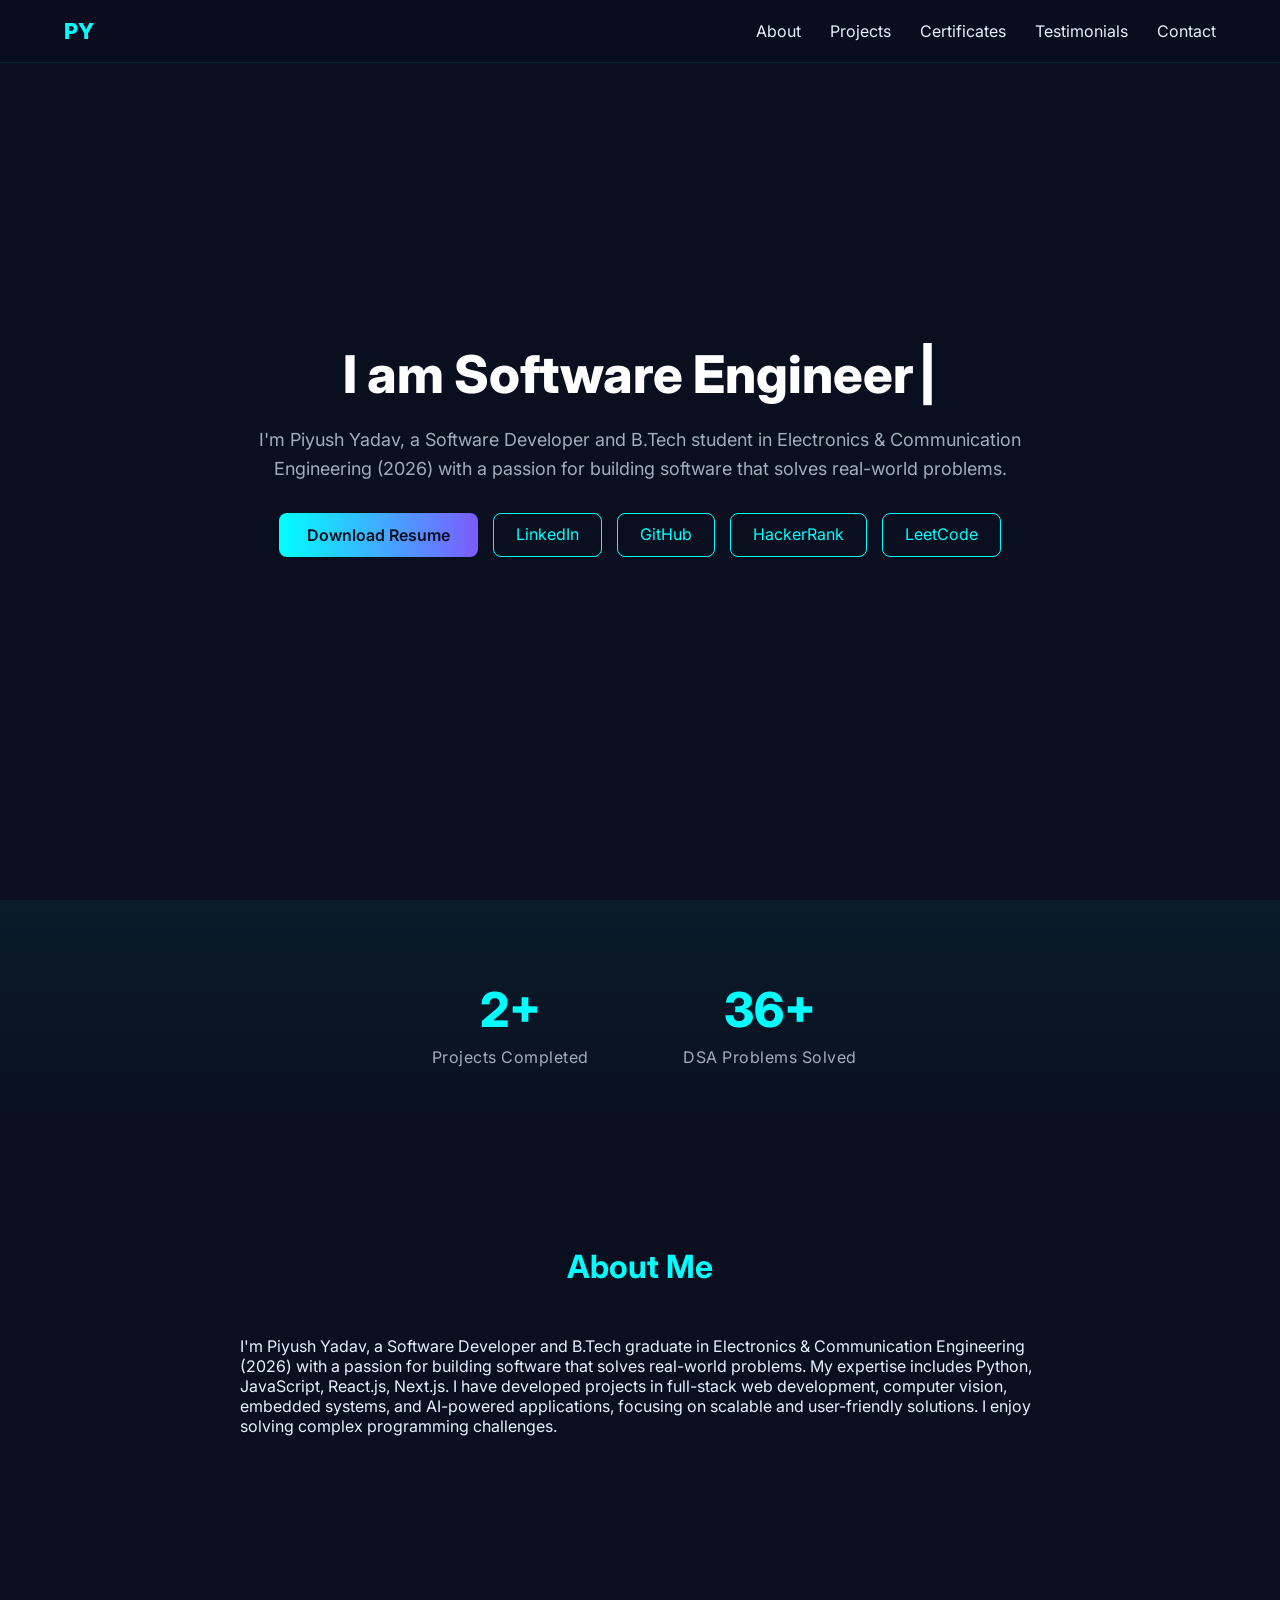
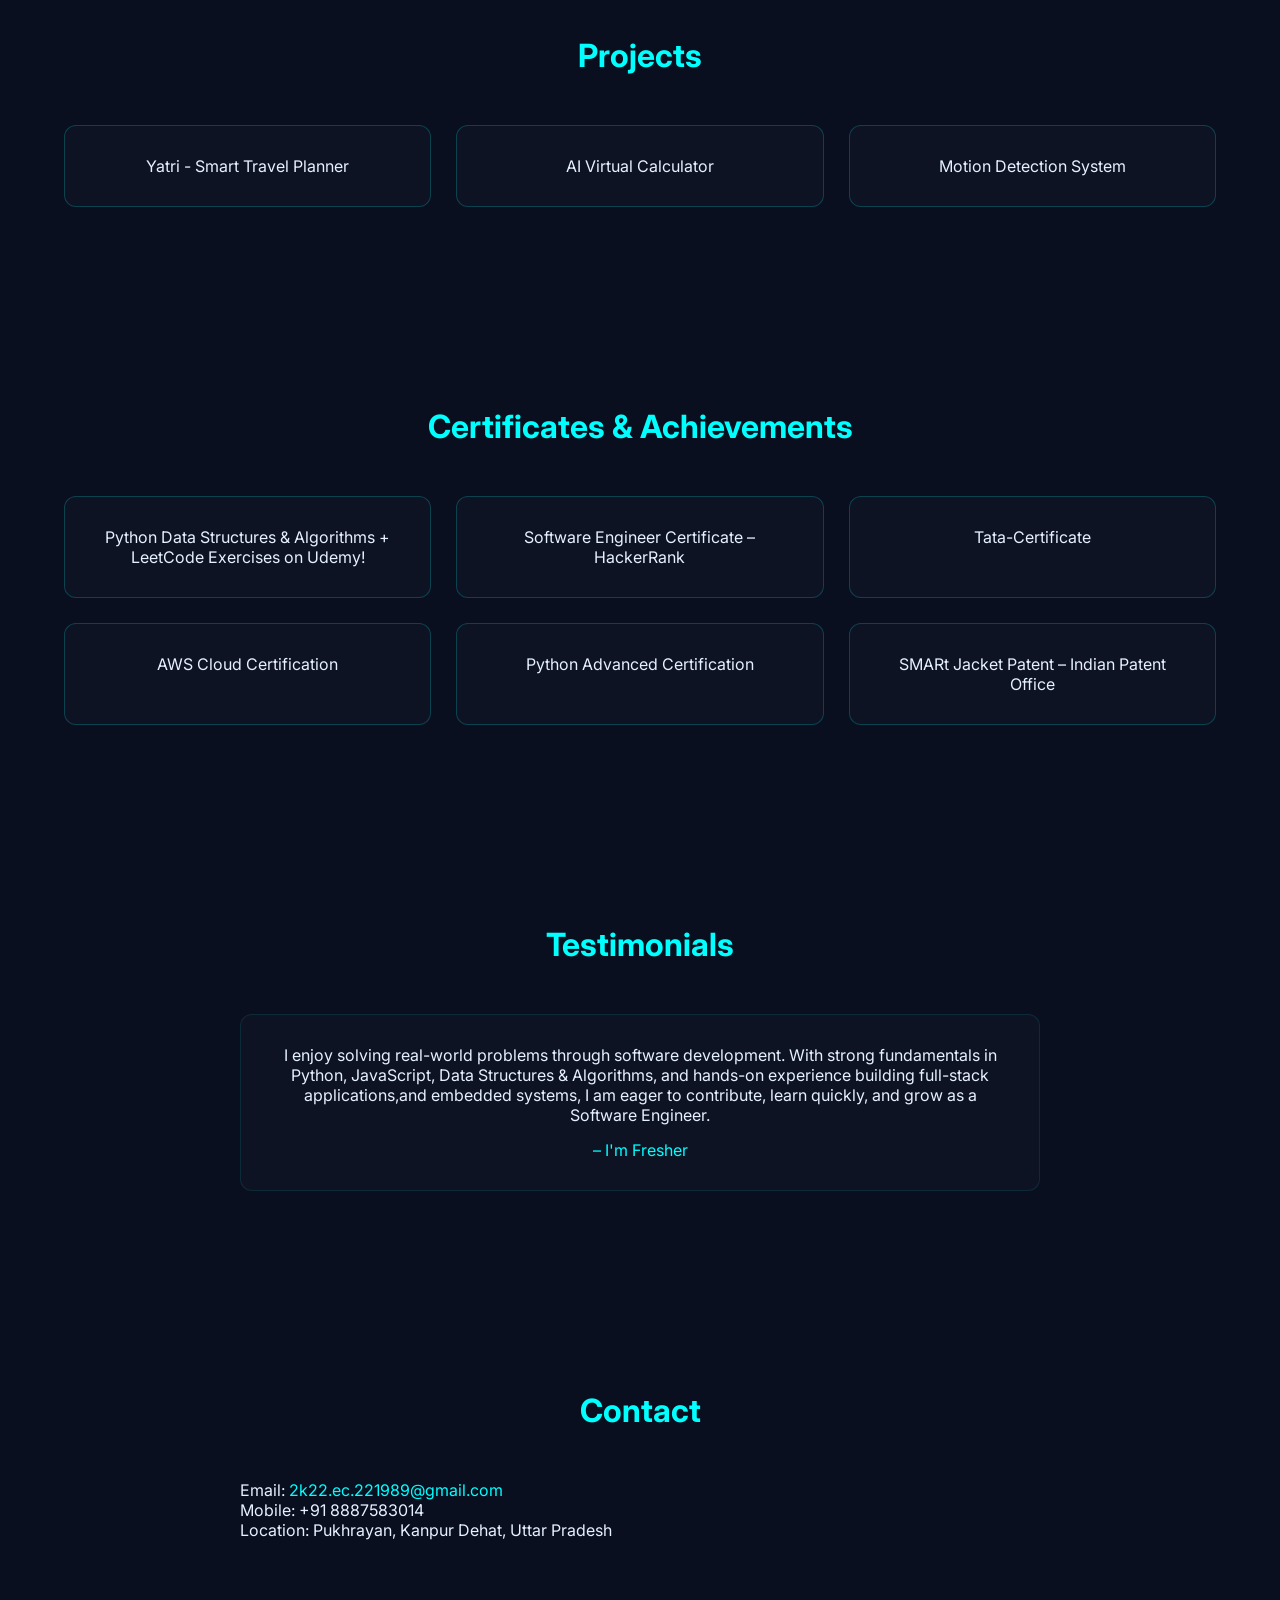
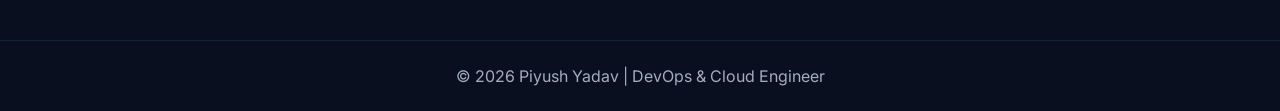
==== index.html @ 22e2a4fc "Update index.html" ====
<!DOCTYPE html>
<html lang="en">
<head>
<meta charset="UTF-8">
<meta name="viewport" content="width=device-width, initial-scale=1">
<title>Piyush Yadav | Full-Stack Developer & Software Engineer</title>

<link href="https://fonts.googleapis.com/css2?family=Inter:wght@400;600;800&display=swap" rel="stylesheet">
<link rel="stylesheet" href="assets/css/style.css">
</head>

<body>

<!-- Scroll Progress Bar -->
<div id="progress-bar"></div>

<header class="navbar">
  <div class="container nav-content">
    <div class="logo">PY</div>

    <nav id="nav-links">
      <a href="#about">About</a>
      <a href="#projects">Projects</a>
      <a href="#certificates">Certificates</a>
      <a href="#testimonials">Testimonials</a>
      <a href="#contact">Contact</a>
    </nav>
  </div>
</header>

<main>

<!-- HERO -->
<section class="hero">
  <canvas id="bg-animation"></canvas>

  <div class="hero-content">
    <h1>I am <span id="typing"></span></h1>

    <p>
      I'm Piyush Yadav, a Software Developer and B.Tech student in Electronics & Communication Engineering (2026) with a passion for building software that solves real-world problems.
    </p>

    <div class="cta">
      <a href="Piyush_yadav_Resume_new.pdf" class="btn-primary" download>
        Download Resume
      </a>

      <a href="https://www.linkedin.com/in/piyush-yadav-355376260/"
         target="_blank" rel="noopener noreferrer" class="btn-secondary">LinkedIn</a>

      <a href="https://github.com/piyush-ydv141"
         target="_blank" rel="noopener noreferrer" class="btn-secondary">GitHub</a>

      <a href="https://www.hackerrank.com/profile/piyush_079"
         target="_blank" rel="noopener noreferrer" class="btn-secondary">HackerRank</a>

      <a href="https://leetcode.com/u/Piyush_ydv432/"
         target="_blank" rel="noopener noreferrer" class="btn-secondary">LeetCode</a>
    </div>
  </div>
</section>

  </div>
</section>

<!-- STATS -->
<section class="stats-section">
  <div class="stats-container">

    <div class="stat-card">
      <h2 class="counter" data-target="6" data-plus="true">3</h2>
      <p>Projects Completed</p>
    </div>

    <div class="stat-card">
      <h2 class="counter" data-target="120" data-plus="true">150+</h2>
      <p>DSA Problems Solved</p>
    </div>

  </div>
</section>

<!-- ABOUT -->
<section id="about" class="section">
  <div class="container narrow">
    <h2>About Me</h2>
    <p>
      I'm Piyush Yadav, a Software Developer and B.Tech graduate in Electronics & Communication Engineering (2026) with a passion for building software 
      that solves real-world problems.
      My expertise includes Python, JavaScript, React.js, Next.js. 
      I have developed projects in full-stack web development, computer vision, embedded systems, and AI-powered applications, focusing on scalable 
      and user-friendly solutions.
      I enjoy solving complex programming challenges.
    </p>
  </div>
</section>

<!-- PROJECTS -->
<section id="projects" class="section">
  <div class="container">
    <h2>Projects</h2>

    <div class="grid">

      <a href="https://piyush-ydv141.github.io/Yatri/"
         target="_blank"
         rel="noopener noreferrer"
         class="card project-card">
         Yatri - Smart Travel Planner
      </a>

      <a href="https://github.com/piyush-ydv141"
         target="_blank"
         rel="noopener noreferrer"
         class="card project-card">
         AI Virtual Calculator
      </a>

      <a href="https://github.com/piyush-ydv141"
         target="_blank"
         rel="noopener noreferrer"
         class="card project-card">
         Motion Detection System
      </a>

    </div>
  </div>
</section>

<!-- CERTIFICATES -->
<section id="certificates" class="section">
  <div class="container">
    <h2>Certificates & Achievements</h2>

    <div class="grid">
      <a href="Python Data Structures & Algorithms + LeetCode Exercises on Udemy"
         target="_blank"
         rel="noopener noreferrer"
         class="card certificate-card">
          Python Data Structures & Algorithms + LeetCode Exercises on Udemy!
      </a>
      
      <a href="software_engineer certificate.pdf"
         target="_blank"
         rel="noopener noreferrer"
         class="card certificate-card">
         Software Engineer Certificate – HackerRank
      </a>

      <a href="Tata-Certificate.pdf"
         target="_blank"
         rel="noopener noreferrer"
         class="card certificate-card">
         Tata-Certificate
      </a>

      <a href="AWS Cloud Certification"
         class="card certificate-card">
         AWS Cloud Certification
      </a>

      <a href="Python Advanced Certification"
         class="card certificate-card">
         Python Advanced Certification
      </a>

      <a href="CERTIFICATE_SMART BIKER SAFETY.pdf"
         target="_blank"
         rel="noopener noreferrer"
         class="card certificate-card">
          SMARt Jacket Patent – Indian Patent Office
      </a>

    </div>
  </div>
</section>

<!-- TESTIMONIALS -->
<section id="testimonials" class="section ">
  <div class="container narrow">
    <h2>Testimonials</h2>

    <div class="testimonial">
      <p>
        I enjoy solving real-world problems through software development.
        With strong fundamentals in Python, JavaScript, Data Structures & Algorithms,
        and hands-on experience building full-stack applications,and embedded systems,
        I am eager to contribute, learn quickly, and grow as a Software Engineer.
      </p>
      <span>– I'm Fresher </span>
    </div>

  </div>
</section>

<!-- CONTACT -->
<section id="contact" class="section">
  <div class="container narrow">
    <h2>Contact</h2>

    <p>Email:
      <a href="mailto:2k22.ec.221989@gmail.com?subject=Opportunity%20Discussion&body=Hello%20Piyush,"
         class="contact-link">
         2k22.ec.221989@gmail.com
      </a>
    </p>

    <p>Mobile: +91 8887583014</p>
    <p>Location: Pukhrayan, Kanpur Dehat, Uttar Pradesh</p>
  </div>
</section>

</main>

<footer>
  <p>© 2026 Piyush Yadav | DevOps & Cloud Engineer</p>
</footer>

<script src="assets/js/main.js"></script>
</body>
</html>
---- assets/css/style.css ----
/* ============================= */
/* RESET */
/* ============================= */
* {
  margin: 0;
  padding: 0;
  box-sizing: border-box;
}

html {
  scroll-behavior: smooth;
}

body {
  font-family: 'Inter', sans-serif;
  background: #0a0f1f;
  color: #e6f1ff;
  overflow-x: hidden;
}

/* ============================= */
/* SCROLL PROGRESS BAR */
/* ============================= */
#progress-bar {
  position: fixed;
  top: 0;
  left: 0;
  height: 4px;
  width: 0%;
  background: linear-gradient(90deg, #00ffff, #7c5cff);
  z-index: 2000;
}

/* ============================= */
/* NAVBAR */
/* ============================= */
.navbar {
  position: fixed;
  width: 100%;
  top: 0;
  padding: 18px 0;
  background: rgba(10, 15, 31, 0.95);
  border-bottom: 1px solid rgba(0,255,255,0.1);
  z-index: 1000;
}

.container {
  width: 90%;
  max-width: 1200px;
  margin: auto;
}

.nav-content {
  display: flex;
  justify-content: space-between;
  align-items: center;
}

.logo {
  font-size: 22px;
  font-weight: 800;
  color: #00ffff;
}

nav a {
  text-decoration: none;
  color: #e6f1ff;
  margin-left: 25px;
  transition: 0.3s;
}

nav a:hover {
  color: #00ffff;
}

.nav-actions {
  display: flex;
  align-items: center;
  gap: 15px;
}

#theme-toggle,
.hamburger {
  background: none;
  border: none;
  color: #00ffff;
  font-size: 18px;
  cursor: pointer;
}

/* ============================= */
/* HERO SECTION */
/* ============================= */
.hero {
  position: relative;
  min-height: 100vh;
  display: flex;
  align-items: center;
  justify-content: center;
  text-align: center;
  padding: 0 20px;
  overflow: hidden;
}

/* ============================= */
/* STATS SECTION */
/* ============================= */

.stats-section {
  padding: 80px 0;
  background: linear-gradient(180deg, rgba(0,255,255,0.05), transparent);
}

.stats-container {
  display: flex;
  justify-content: center;   /* centers horizontally */
  align-items: center;
  gap: 60px;                 /* spacing between stats */
  text-align: center;
  flex-wrap: wrap;           /* responsive */
}

.stat-card {
  min-width: 200px;
}

.stat-card h2 {
  font-size: 48px;
  font-weight: 800;
  color: #00ffff;
  margin-bottom: 8px;
}

.stat-card p {
  font-size: 16px;
  color: #a0aec0;
  letter-spacing: 0.5px;
}

/* Canvas background */
#bg-animation {
  position: absolute;
  top: 0;
  left: 0;
  width: 100%;
  height: 100%;
  z-index: 0;
}

.hero-content {
  position: relative;
  z-index: 2;
  max-width: 850px;
}

/* Heading */
.hero h1 {
  font-size: 52px;
  font-weight: 800;
  margin-bottom: 20px;
  color: #ffffff;
}

/* Typing text */
#typing::after {
  content: "|";
  animation: blink 1s infinite;
  margin-left: 5px;
}

@keyframes blink {
  0% { opacity: 1; }
  50% { opacity: 0; }
  100% { opacity: 1; }
}

/* Paragraph */
.hero p {
  font-size: 18px;
  color: #a0aec0;
  line-height: 1.6;
  margin-bottom: 30px;
}

/* ============================= */
/* BUTTONS */
/* ============================= */
.cta {
  display: flex;
  flex-wrap: wrap;
  justify-content: center;
  gap: 15px;
}

.btn-primary {
  padding: 12px 28px;
  border-radius: 8px;
  background: linear-gradient(90deg, #00ffff, #7c5cff);
  color: #0a0f1f;
  font-weight: 600;
  text-decoration: none;
  transition: 0.3s;
}

.btn-primary:hover {
  transform: translateY(-4px);
  box-shadow: 0 0 20px rgba(0,255,255,0.6);
}

.btn-secondary {
  padding: 10px 22px;
  border-radius: 8px;
  border: 1px solid #00ffff;
  color: #00ffff;
  text-decoration: none;
  transition: 0.3s;
}

.btn-secondary:hover {
  background: #00ffff;
  color: #0a0f1f;
  box-shadow: 0 0 15px rgba(0,255,255,0.5);
}

/* ============================= */
/* SECTIONS */
/* ============================= */
.section {
  padding: 100px 0;
}

.section h2 {
  text-align: center;
  font-size: 32px;
  margin-bottom: 50px;
  color: #00ffff;
}

.narrow {
  max-width: 800px;
  margin: auto;
}

/* ============================= */
/* GRID CARDS */
/* ============================= */
.grid {
  display: grid;
  grid-template-columns: repeat(auto-fit, minmax(280px, 1fr));
  gap: 25px;
}

.card {
  padding: 30px;
  border-radius: 12px;
  text-align: center;
  text-decoration: none;
  color: #e6f1ff;
  border: 1px solid rgba(0,255,255,0.2);
  background: rgba(255,255,255,0.02);
  transition: 0.4s;
}

.card:hover {
  transform: translateY(-8px);
  box-shadow: 0 0 25px rgba(0,255,255,0.3);
  border-color: #00ffff;
}

/* ============================= */
/* TESTIMONIAL */
/* ============================= */
.testimonial {
  background: rgba(255,255,255,0.02);
  padding: 30px;
  border-radius: 12px;
  border: 1px solid rgba(0,255,255,0.1);
  text-align: center;
}

.testimonial span {
  display: block;
  margin-top: 15px;
  color: #00ffff;
}

/* ============================= */
/* CONTACT */
/* ============================= */
.contact-link {
  color: #00ffff;
  text-decoration: none;
}

.contact-link:hover {
  text-decoration: underline;
}

/* ============================= */
/* FOOTER */
/* ============================= */
footer {
  text-align: center;
  padding: 25px;
  border-top: 1px solid rgba(0,255,255,0.1);
  background: #0a0f1f;
  color: #a0aec0;
}

/* ============================= */
/* LIGHT MODE */
/* ============================= */
body.light-mode{
  background: #ffffff;
  color: #111;
}

body.light .navbar {
  background: #ffffff;
  border-bottom: 1px solid #ddd;
}

body.light nav a {
  color: #111;
}

body.light .card {
  background: #f4f4f4;
  color: #111;
}

/* ============================= */
/* RESPONSIVE */
/* ============================= */
@media (max-width: 768px) {
.stats-container {
  gap: 30px;
}

.stat-card h2 {
  font-size: 38px;
}
}
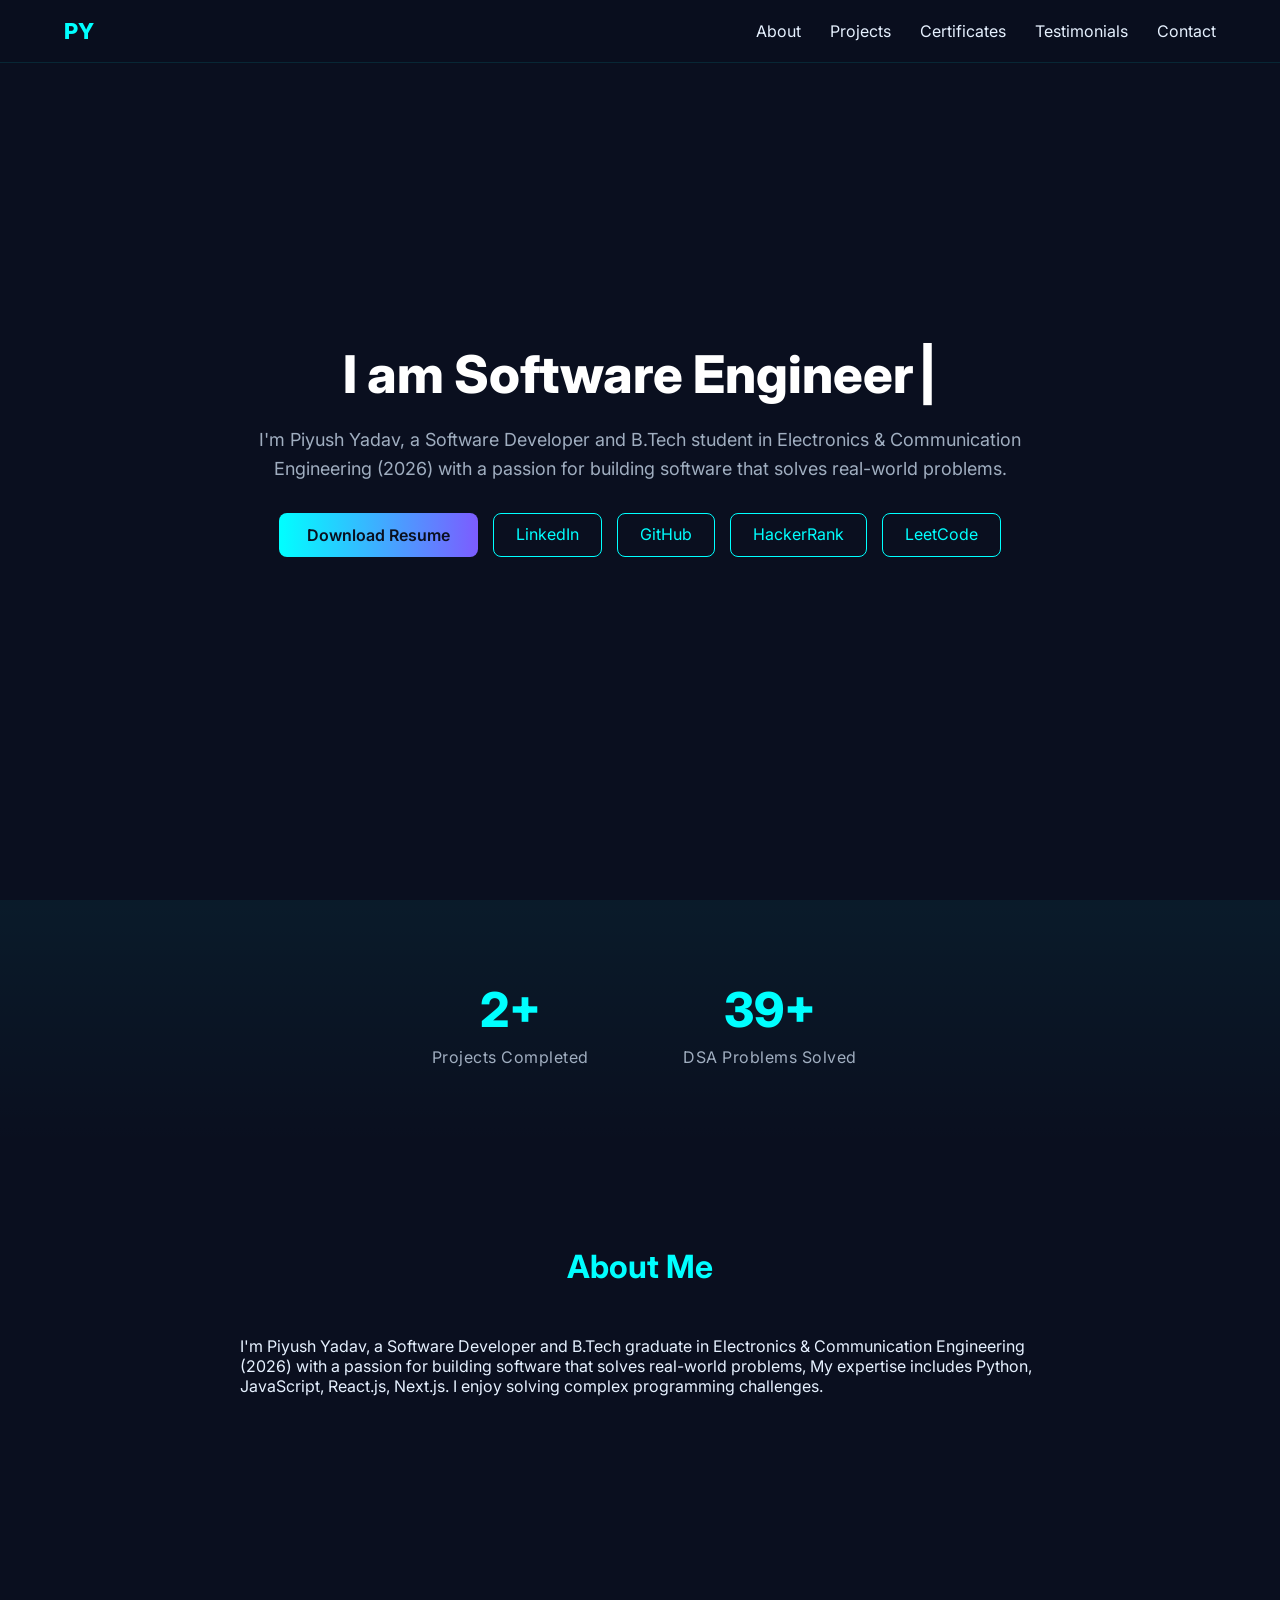
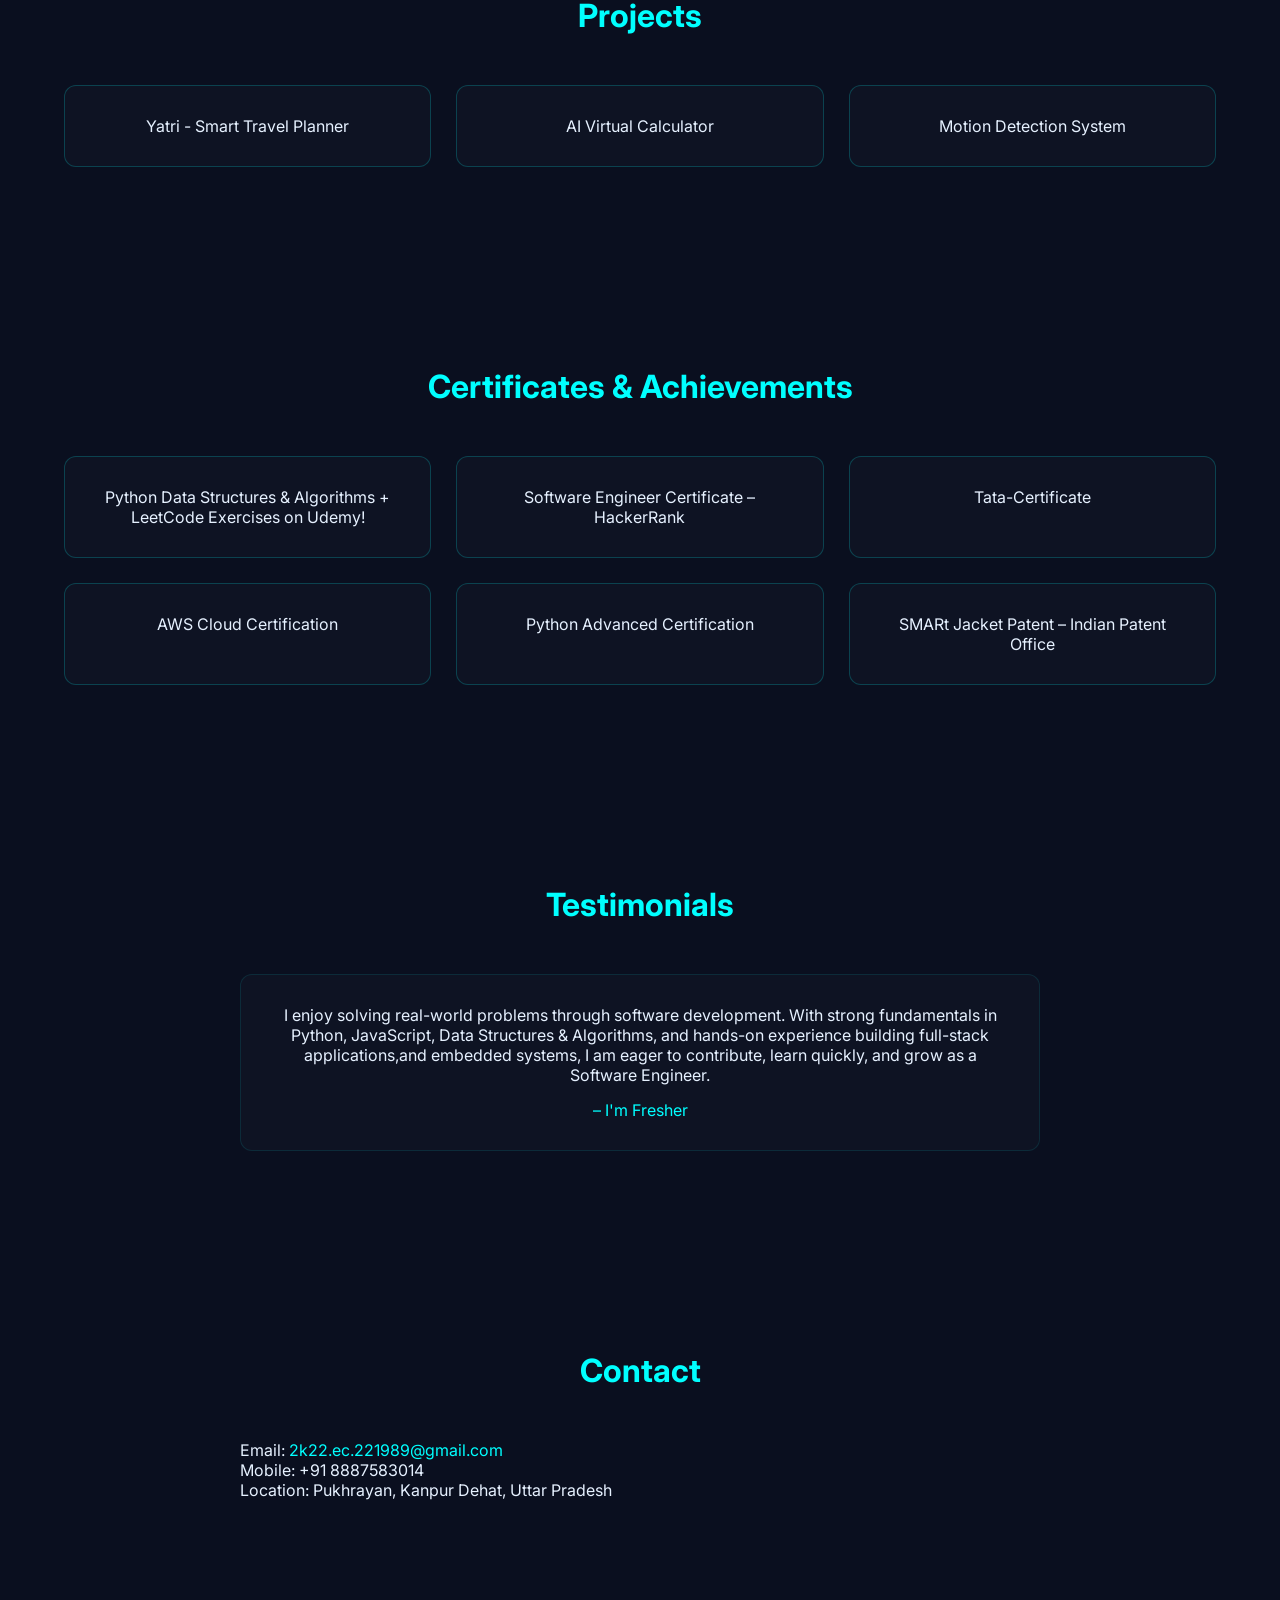
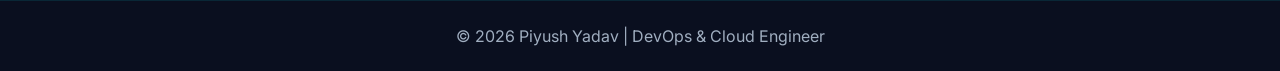
==== commit db5b1332: "Update index.html" ====
--- a/index.html
+++ b/index.html
@@ -87,11 +87,8 @@
     <h2>About Me</h2>
     <p>
       I'm Piyush Yadav, a Software Developer and B.Tech graduate in Electronics & Communication Engineering (2026) with a passion for building software 
-      that solves real-world problems.
-      My expertise includes Python, JavaScript, React.js, Next.js. 
-      I have developed projects in full-stack web development, computer vision, embedded systems, and AI-powered applications, focusing on scalable 
-      and user-friendly solutions.
-      I enjoy solving complex programming challenges.
+      that solves real-world problems, My expertise includes Python, JavaScript, React.js, Next.js. 
+                                  I enjoy solving complex programming challenges.
     </p>
   </div>
 </section>
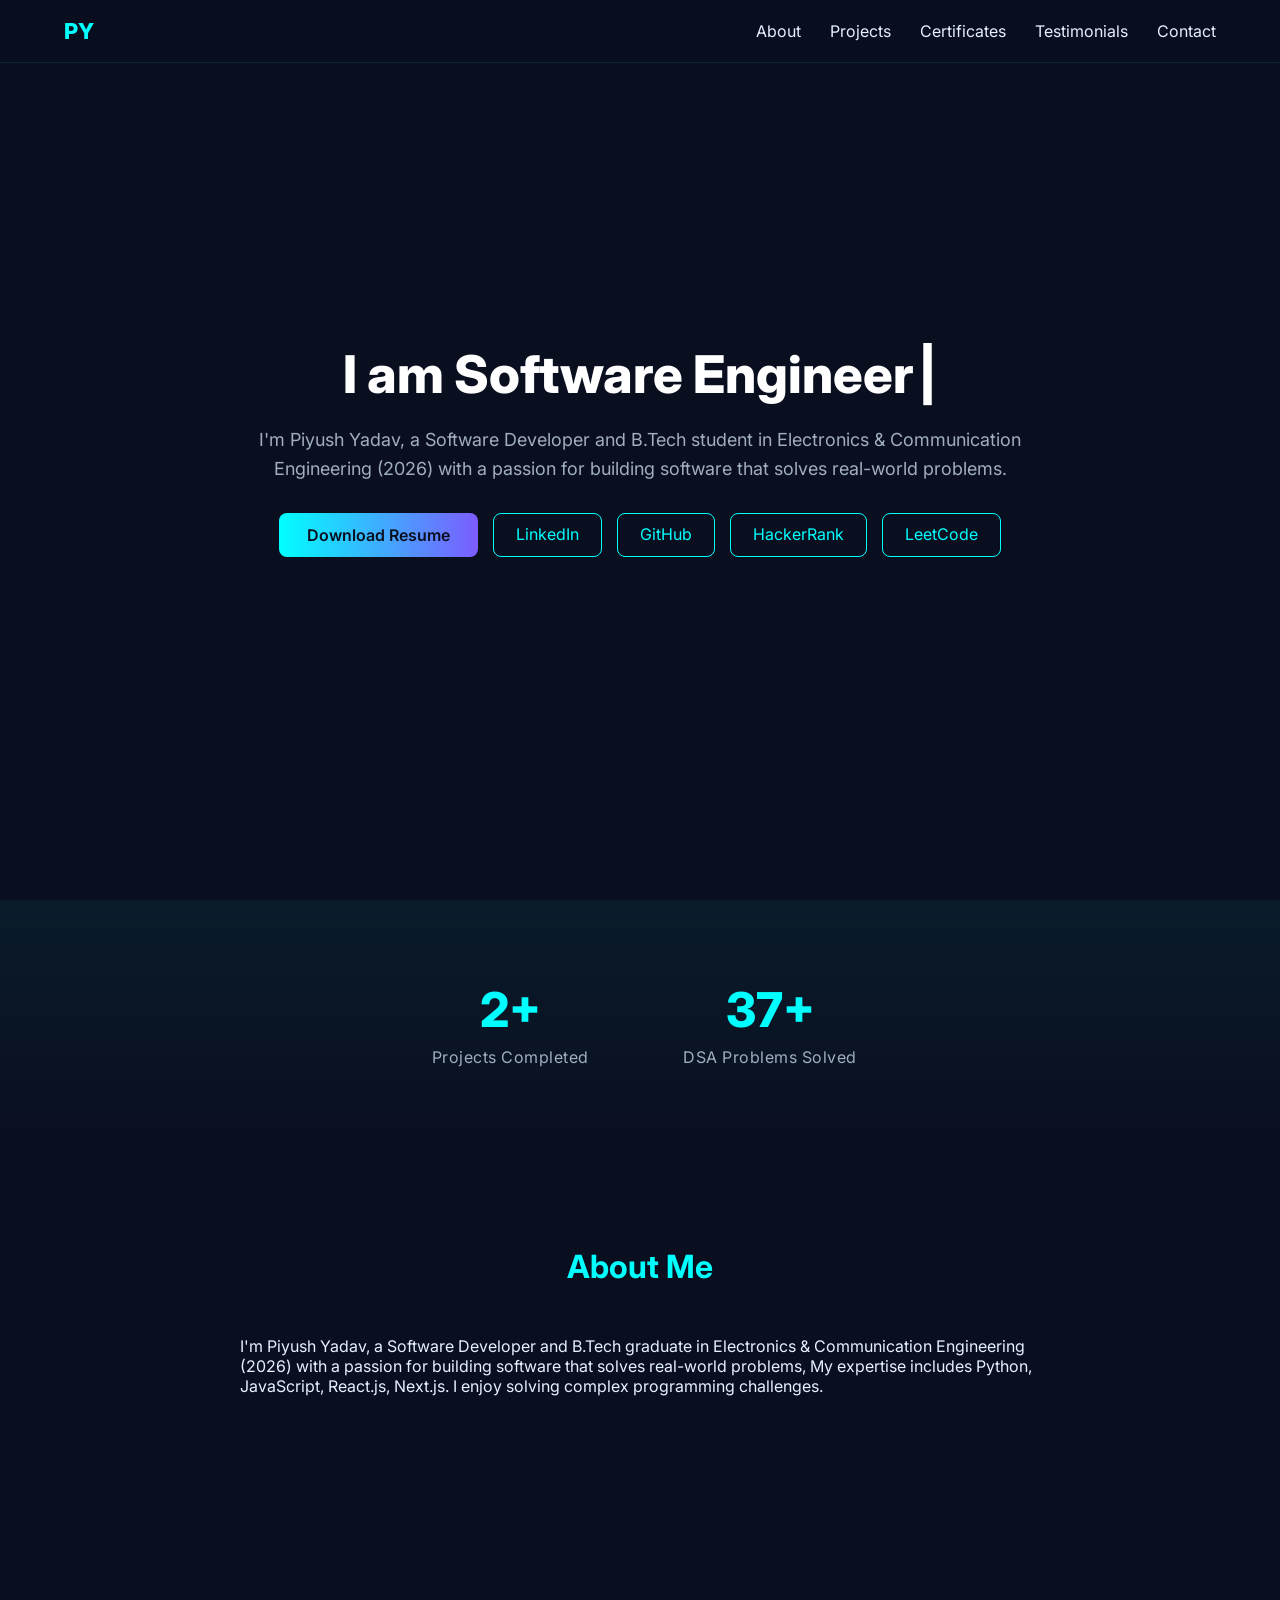
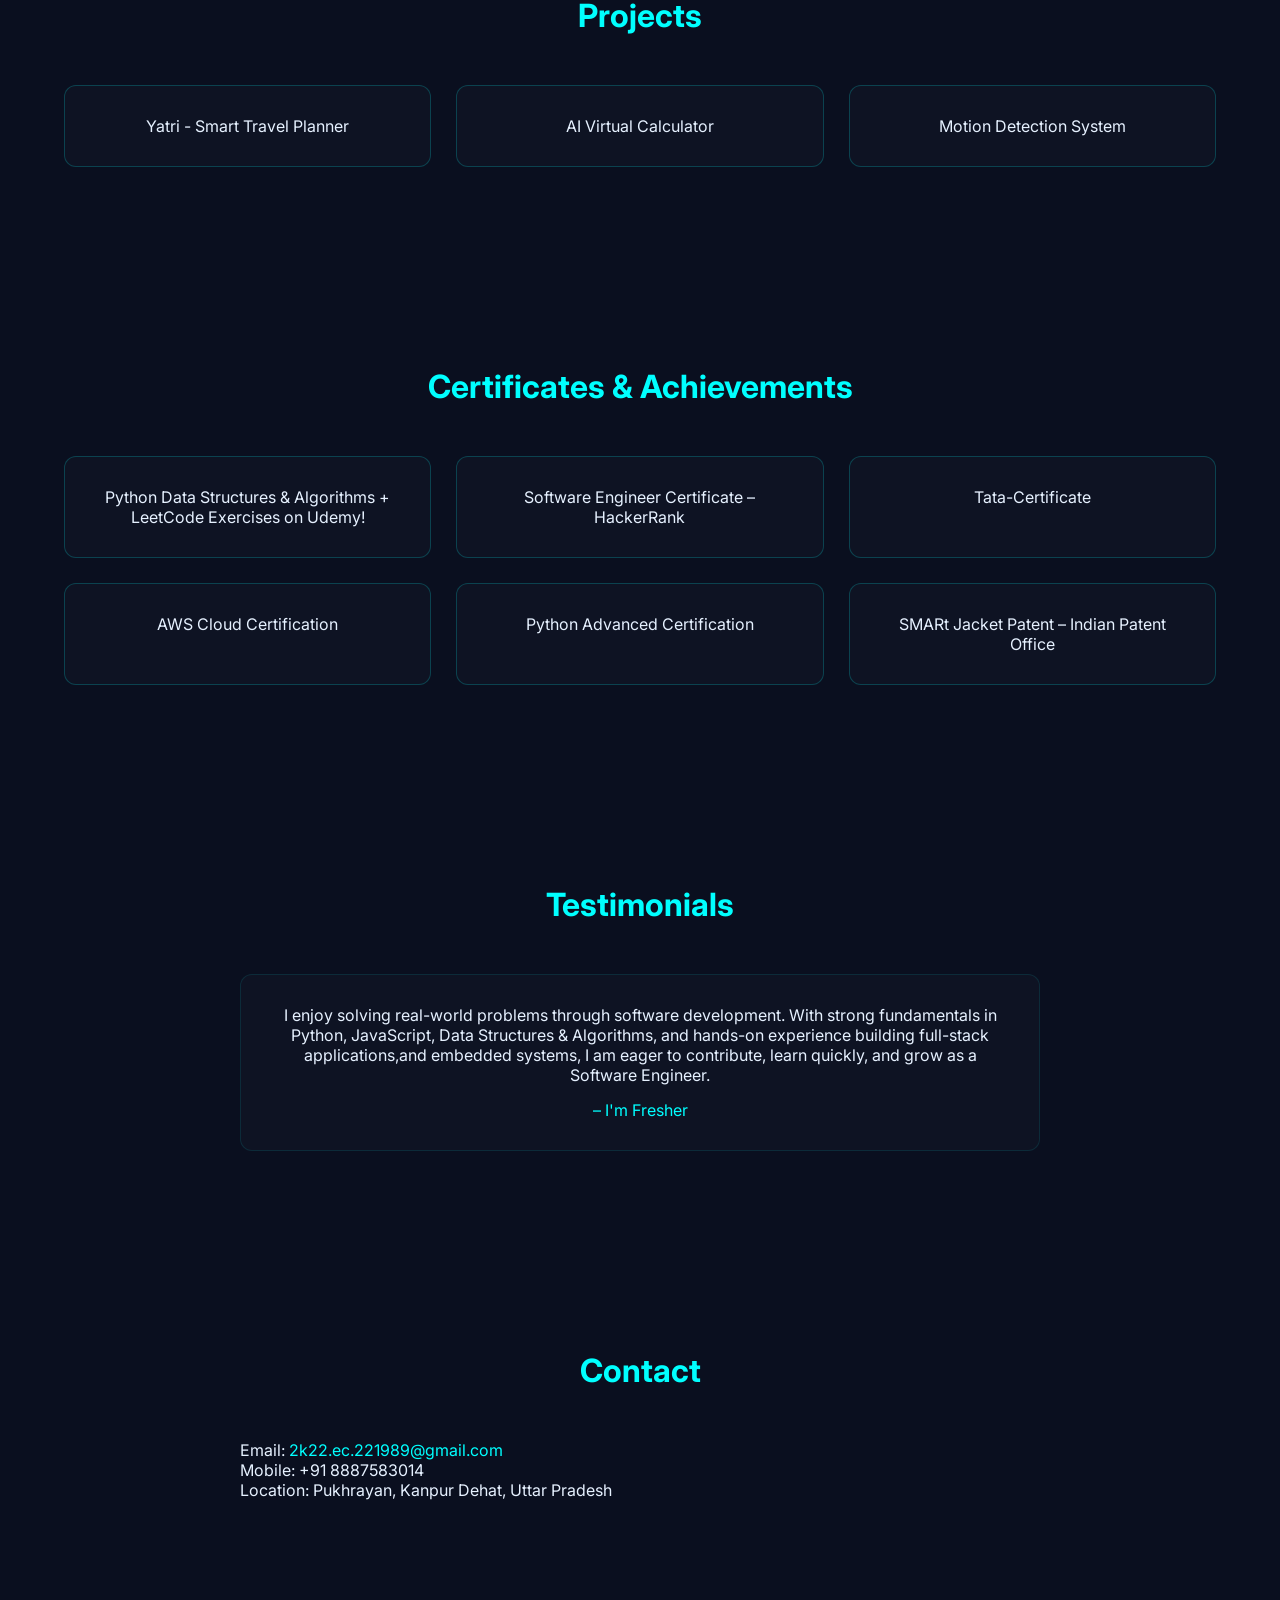
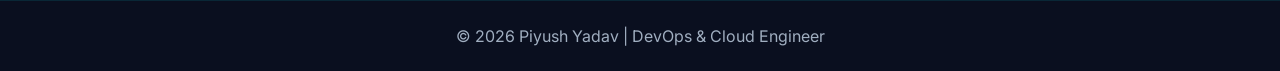
==== commit 1829d647: "Update index.html" ====
--- a/index.html
+++ b/index.html
@@ -69,7 +69,7 @@
   <div class="stats-container">
 
     <div class="stat-card">
-      <h2 class="counter" data-target="6" data-plus="true">3</h2>
+      <h2 class="counter" data-target="6" data-plus="true">3+</h2>
       <p>Projects Completed</p>
     </div>
 
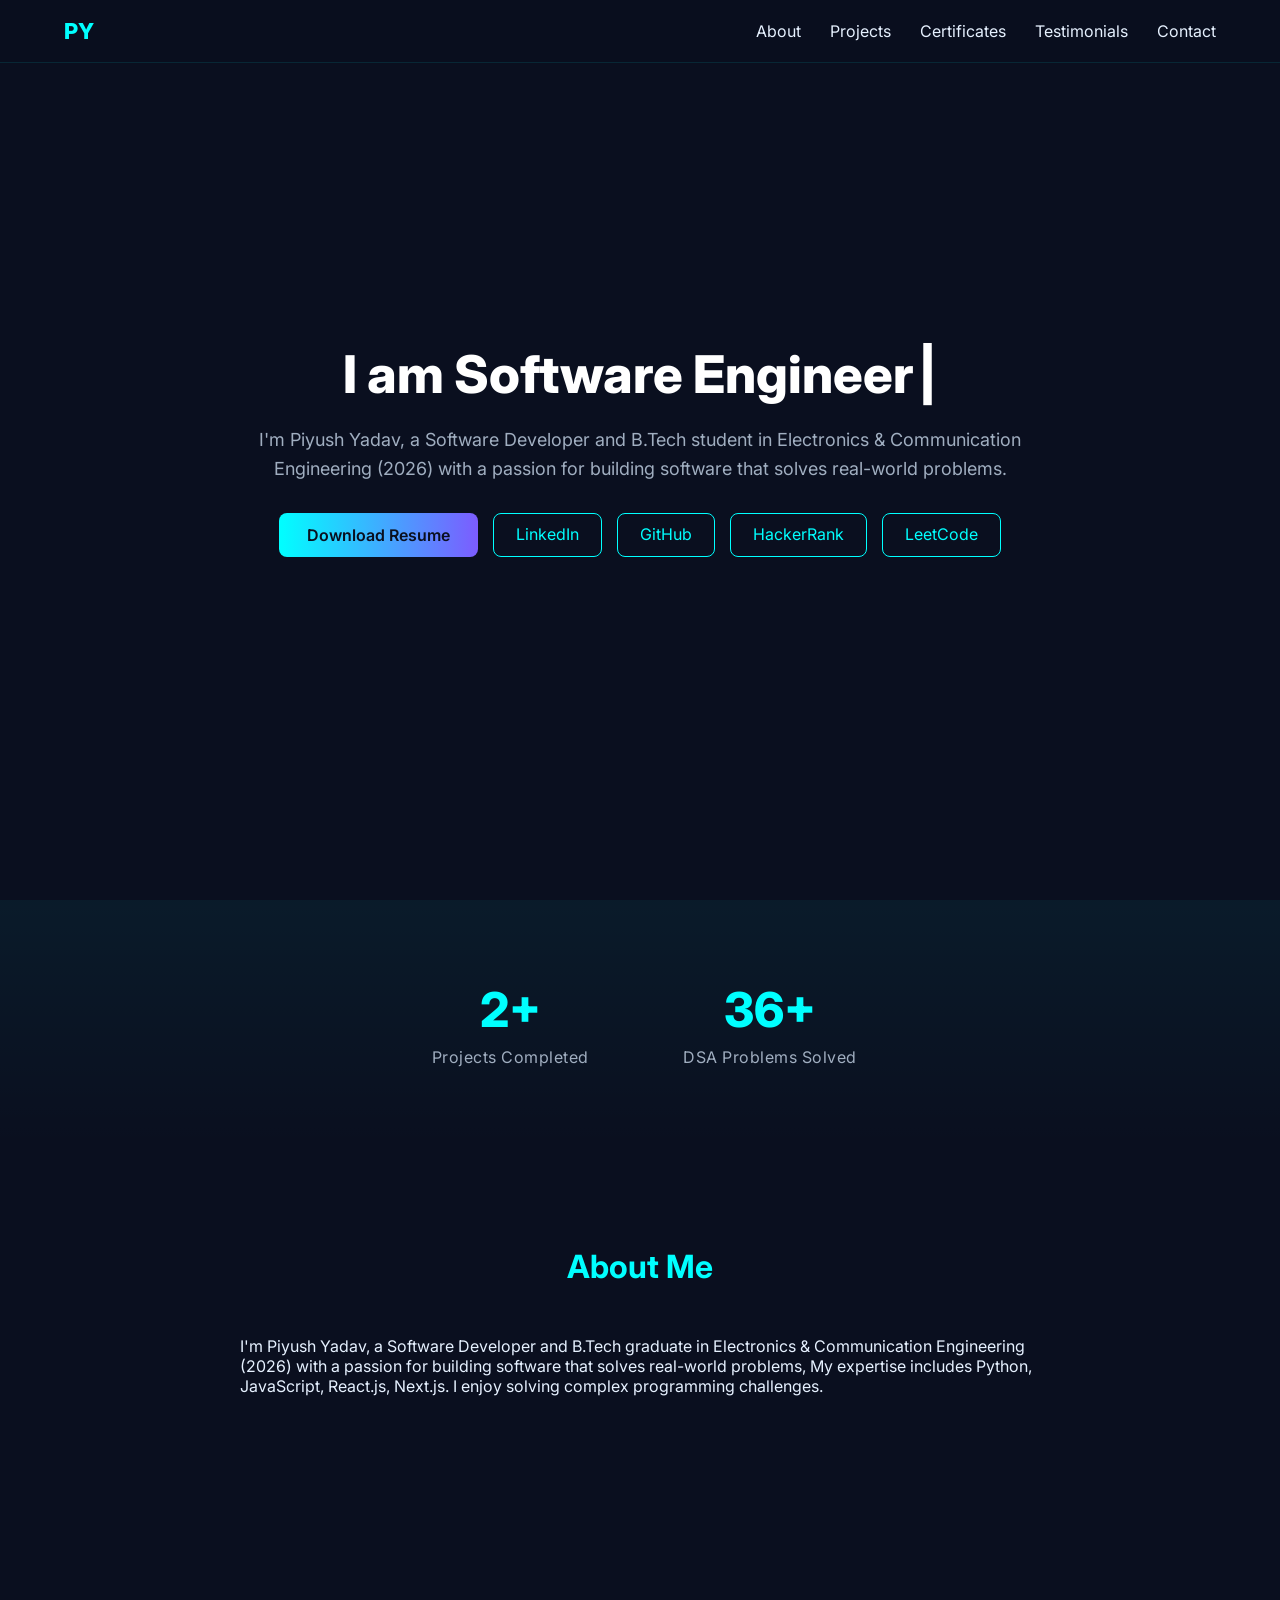
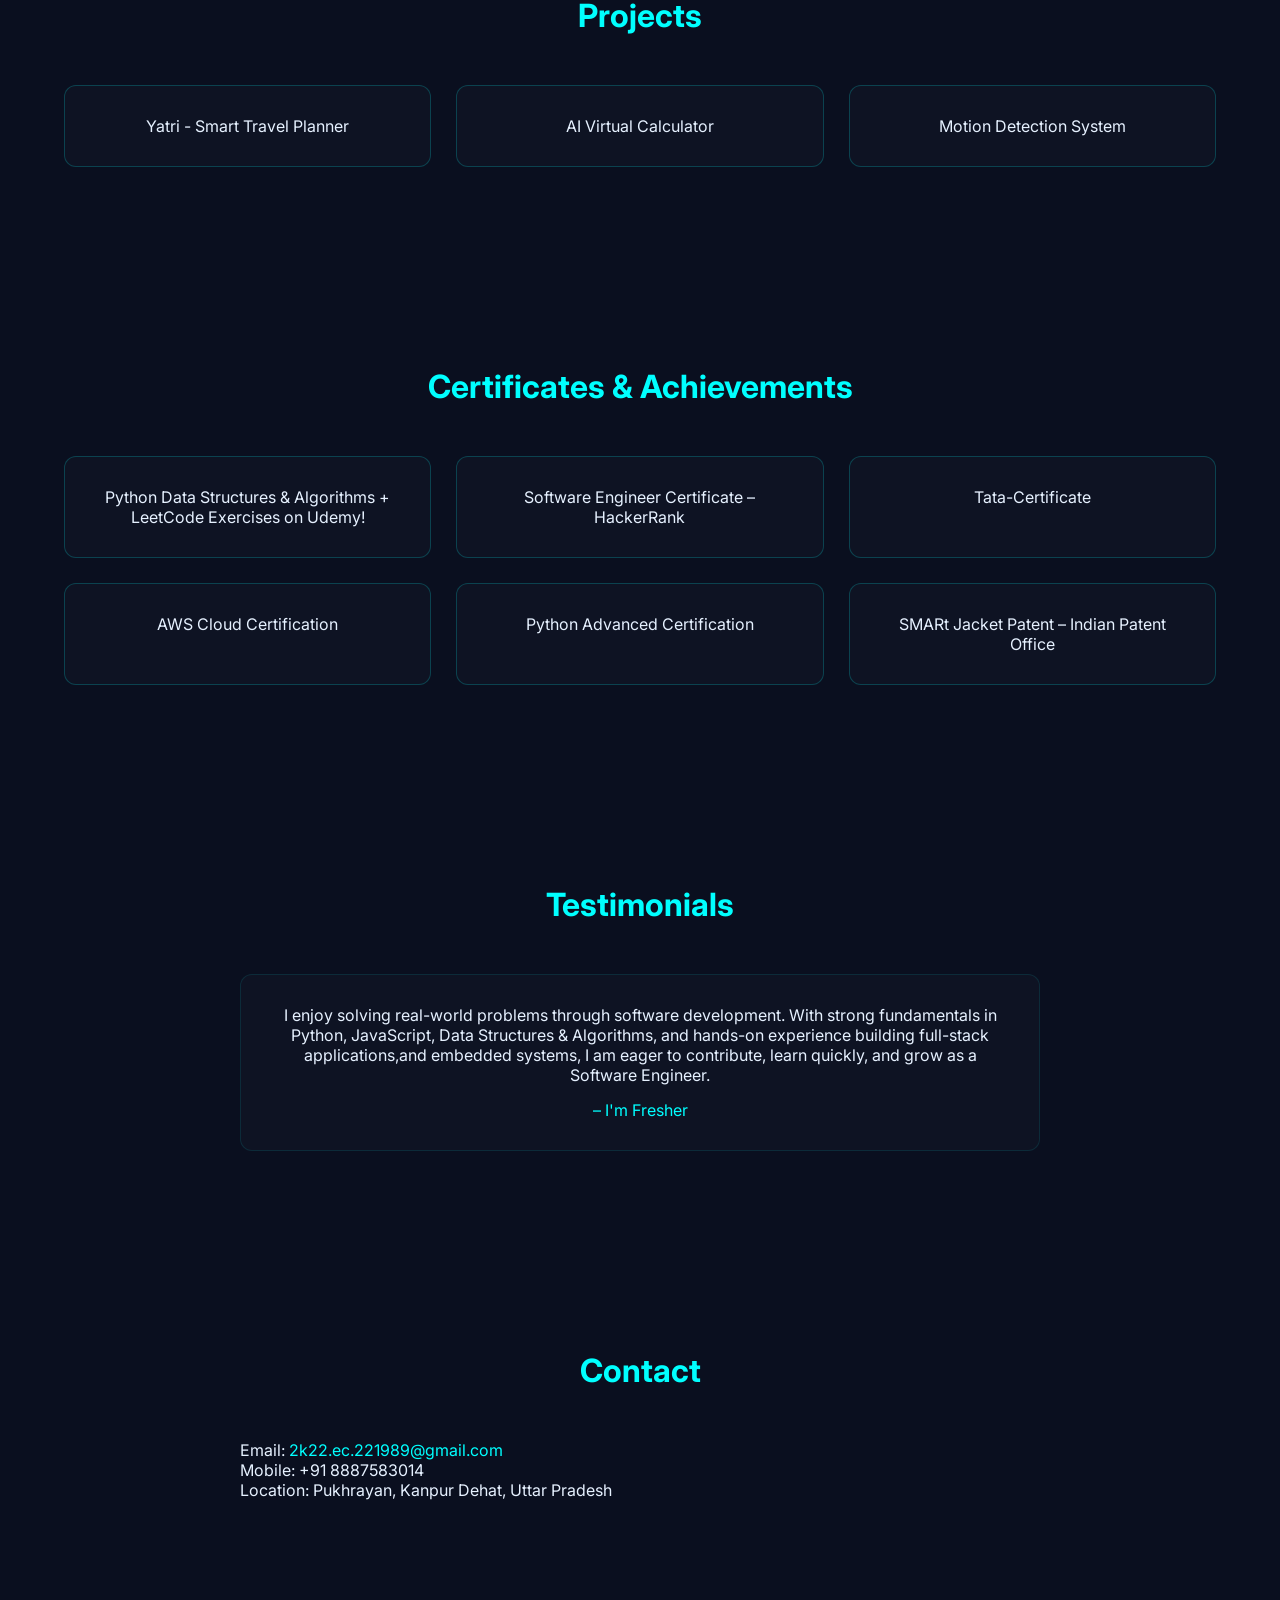
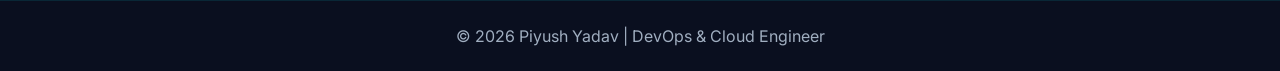
==== commit cd6e6cad: "Fix HTML encoding issues in index.html" ====
--- a/index.html
+++ b/index.html
@@ -42,7 +42,7 @@
     </p>
 
     <div class="cta">
-      <a href="Piyush_yadav_Resume_new.pdf" class="btn-primary" download>
+      <a href="Piyush_yadav_resume.pdf" class="btn-primary" download>
         Download Resume
       </a>
 
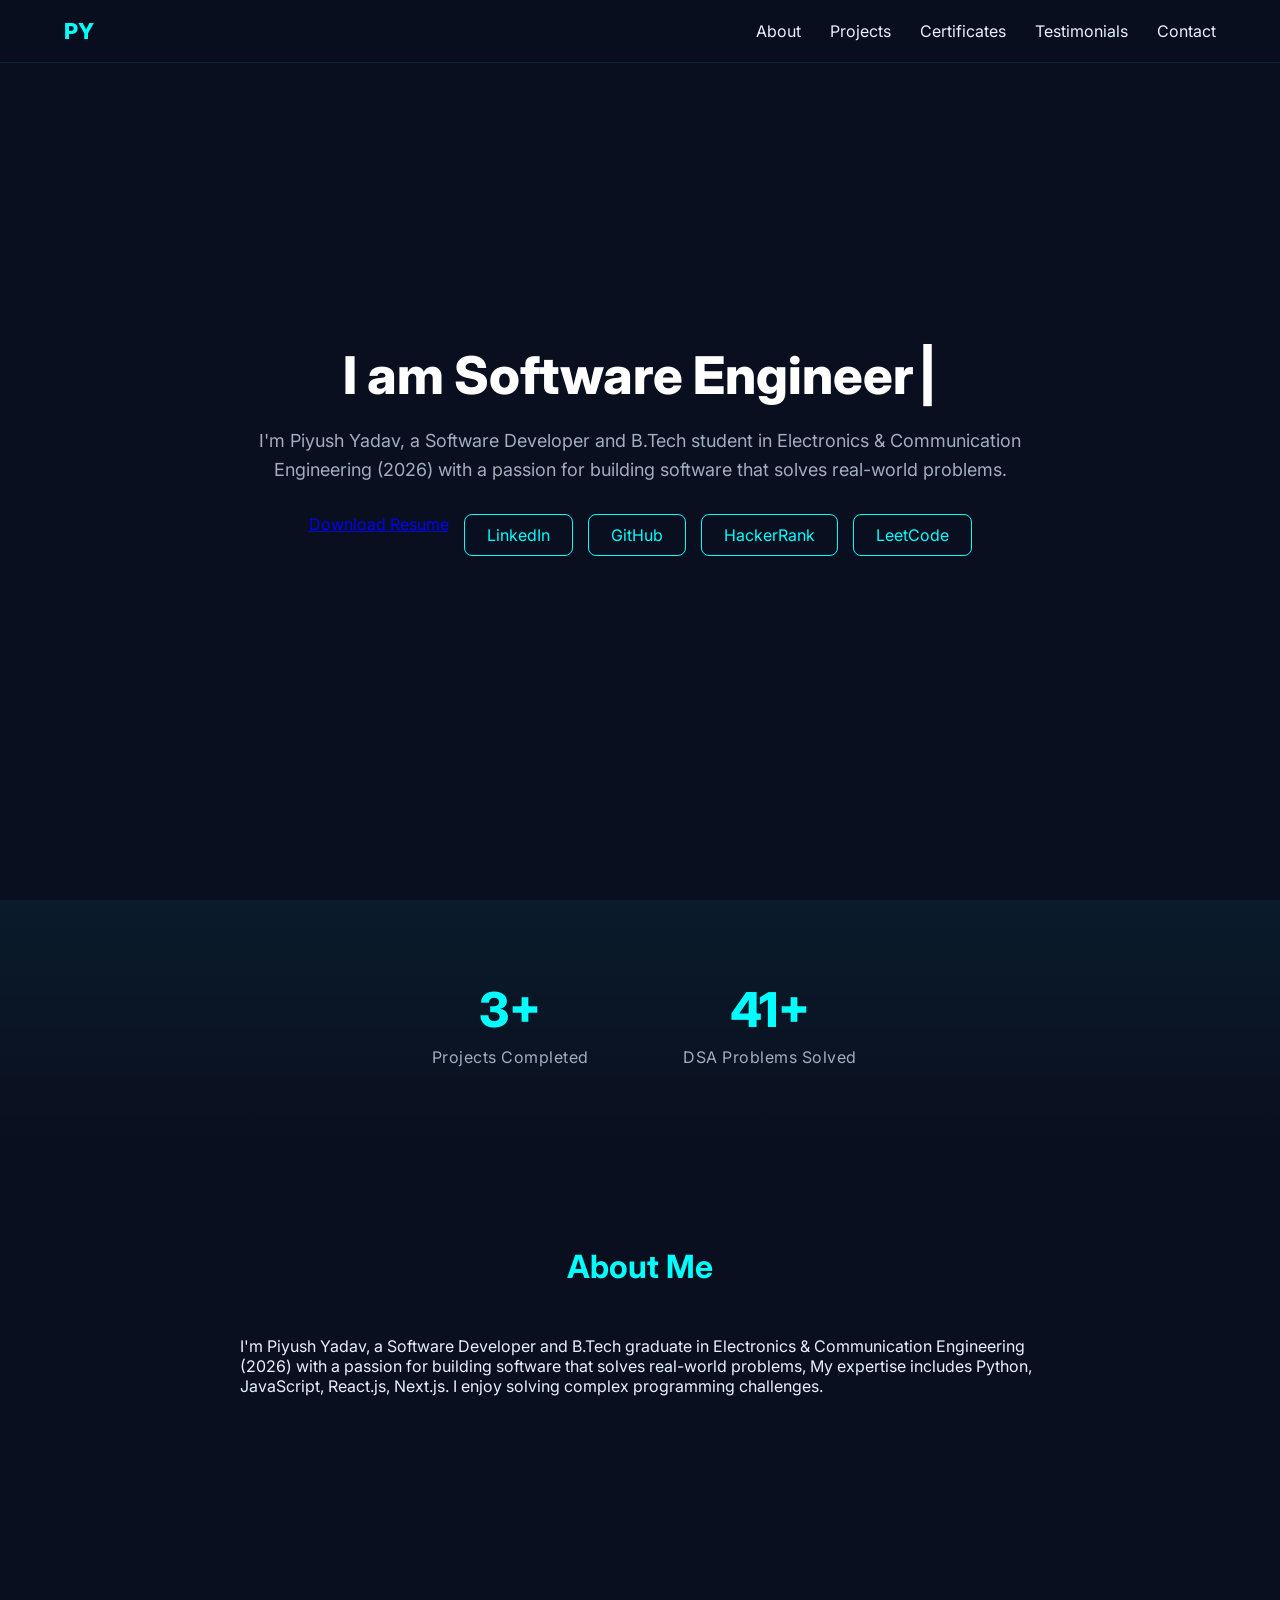
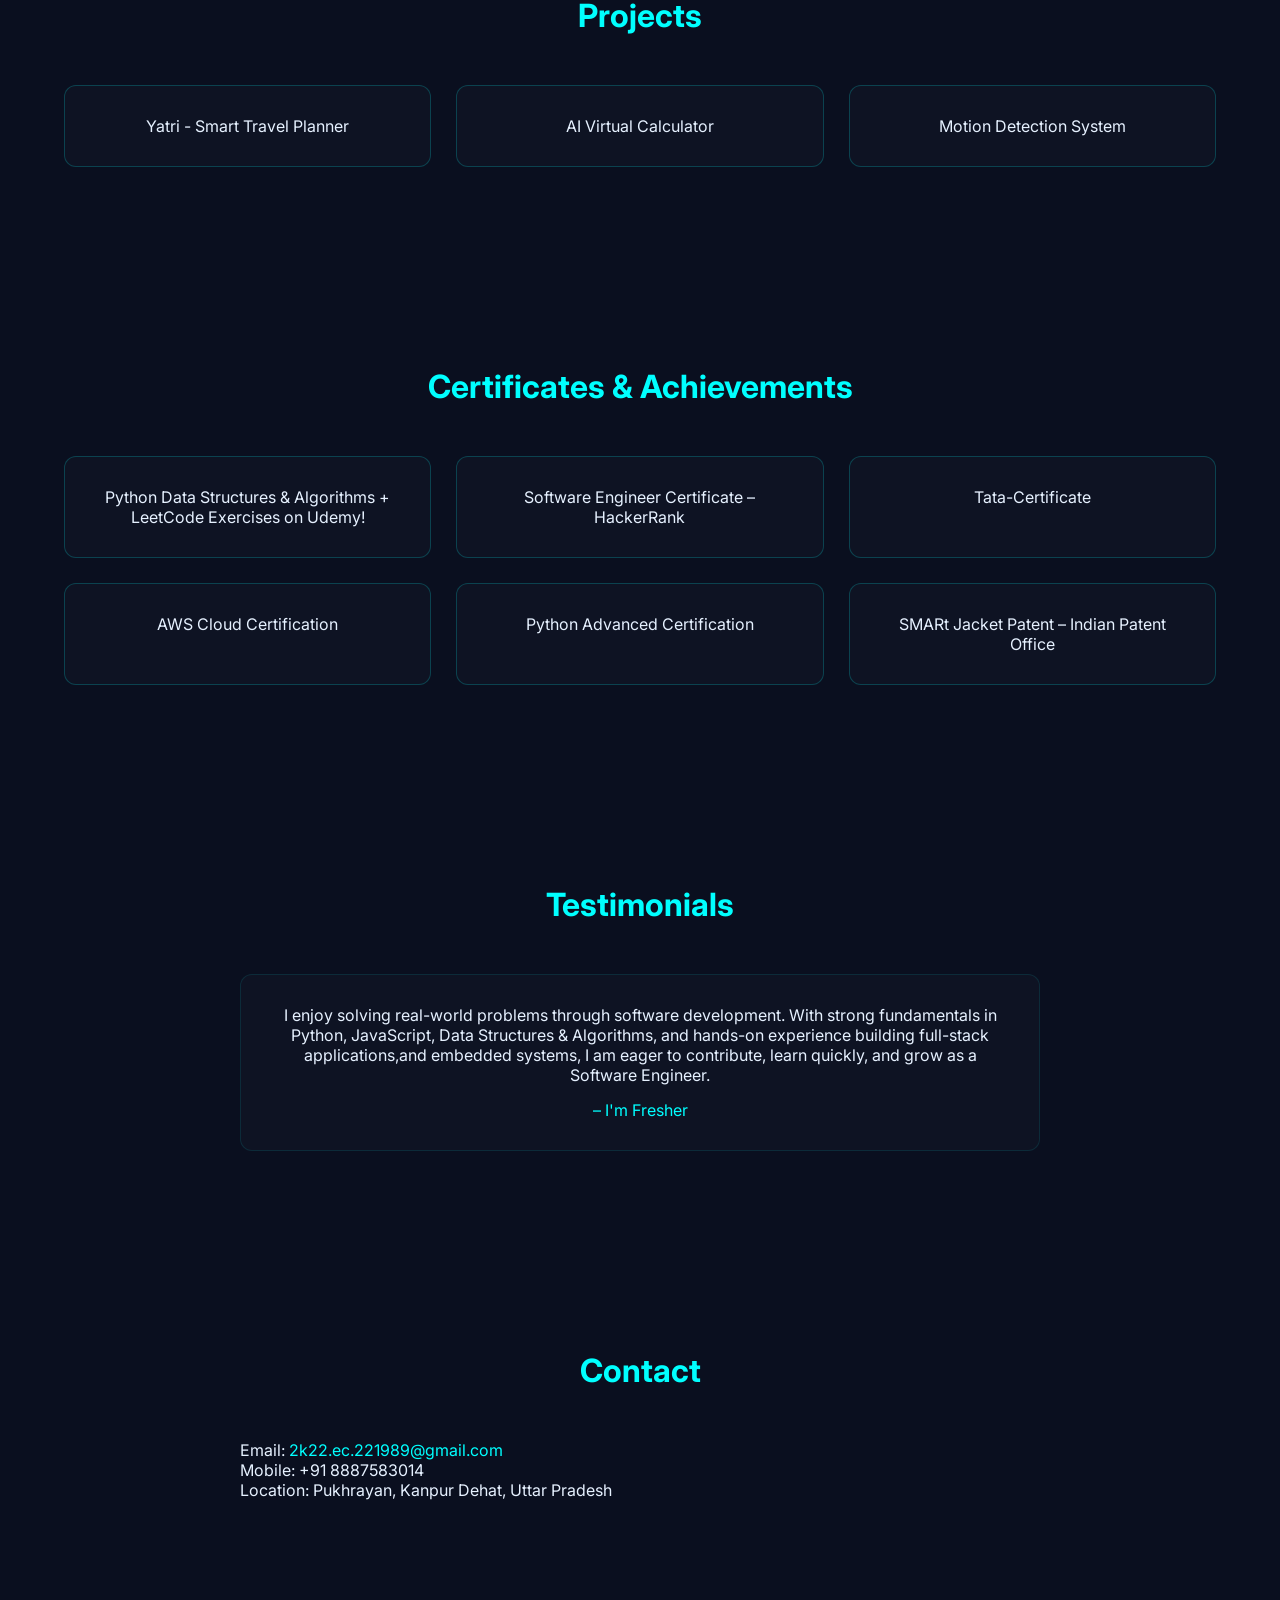
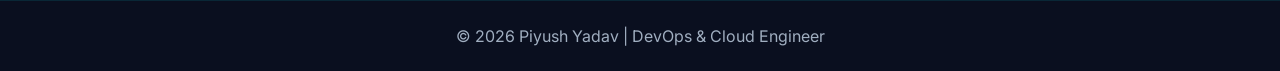
==== commit 40a20ecf: "Fix HTML encoding issues in index.html" ====
--- a/index.html
+++ b/index.html
@@ -42,7 +42,7 @@
     </p>
 
     <div class="cta">
-      <a href="Piyush_yadav_resume.pdf" class="btn-primary" download>
+      <a href="./Piyush_yadav_resume.pdf" download="Piyush_Yadav_Resume.pdf">
         Download Resume
       </a>
 
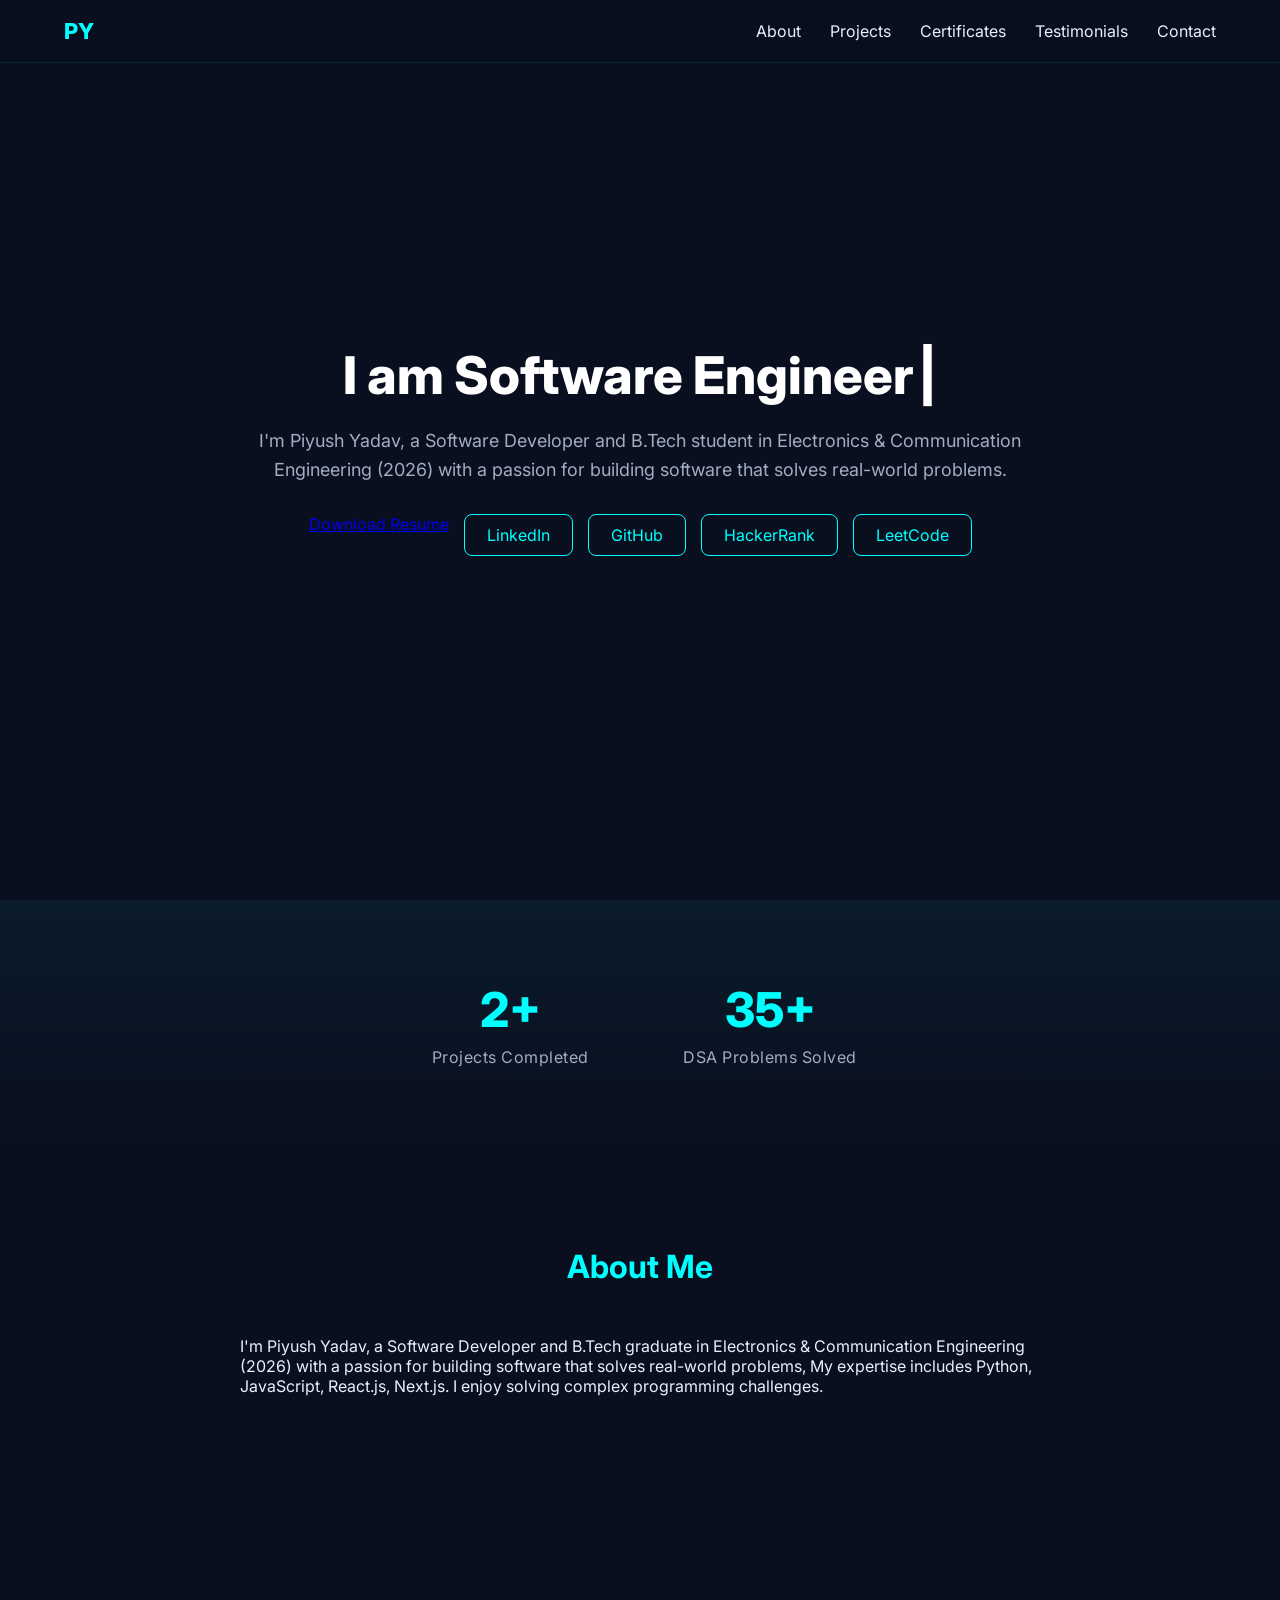
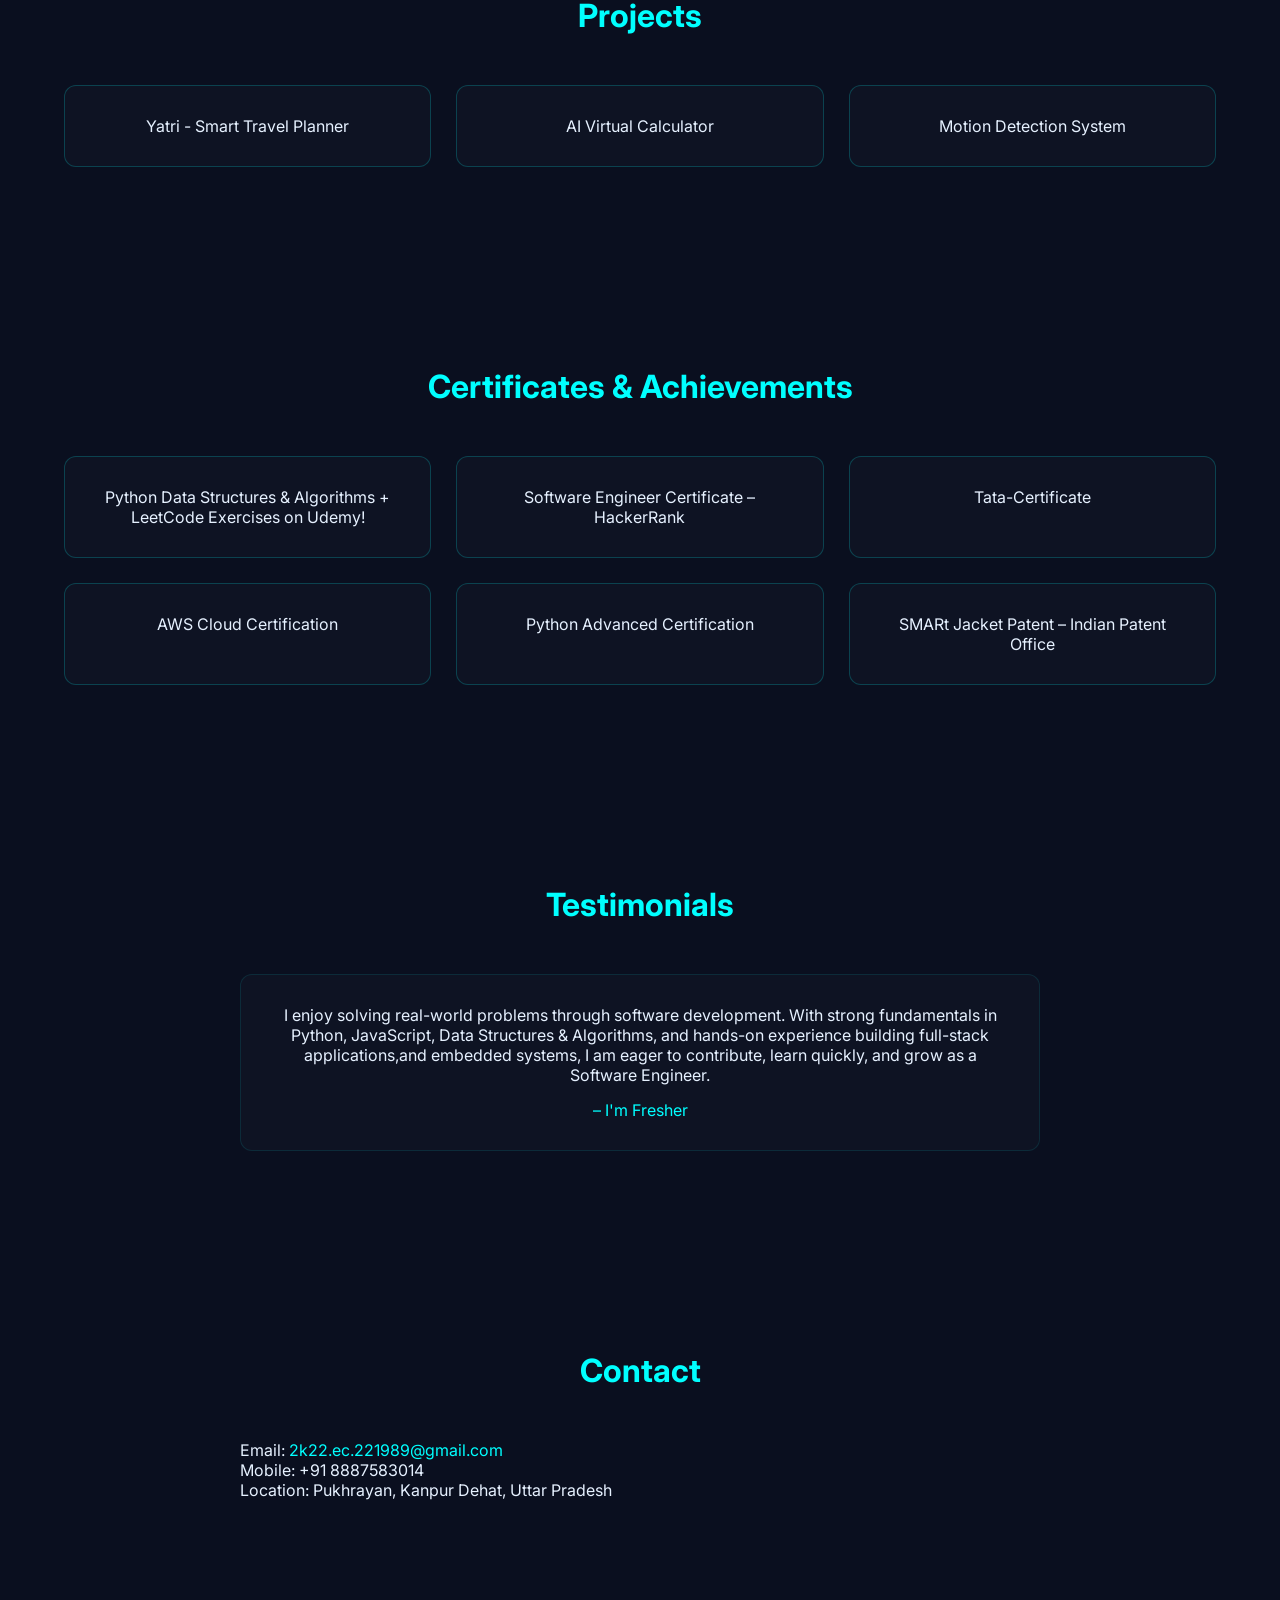
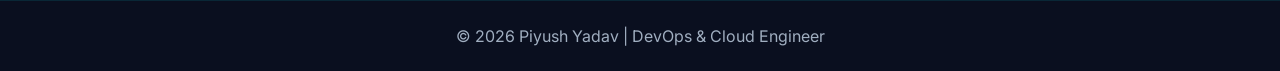
==== commit 895238a0: "Update index.html" ====
--- a/index.html
+++ b/index.html
@@ -42,7 +42,7 @@
     </p>
 
     <div class="cta">
-      <a href="./Piyush_yadav_resume.pdf" download="Piyush_Yadav_Resume.pdf">
+      <a href="./Piyush_yadav_resume.pdf" download="Piyush_Yadav_Resume.pdf" class="btn-outline">
         Download Resume
       </a>
 
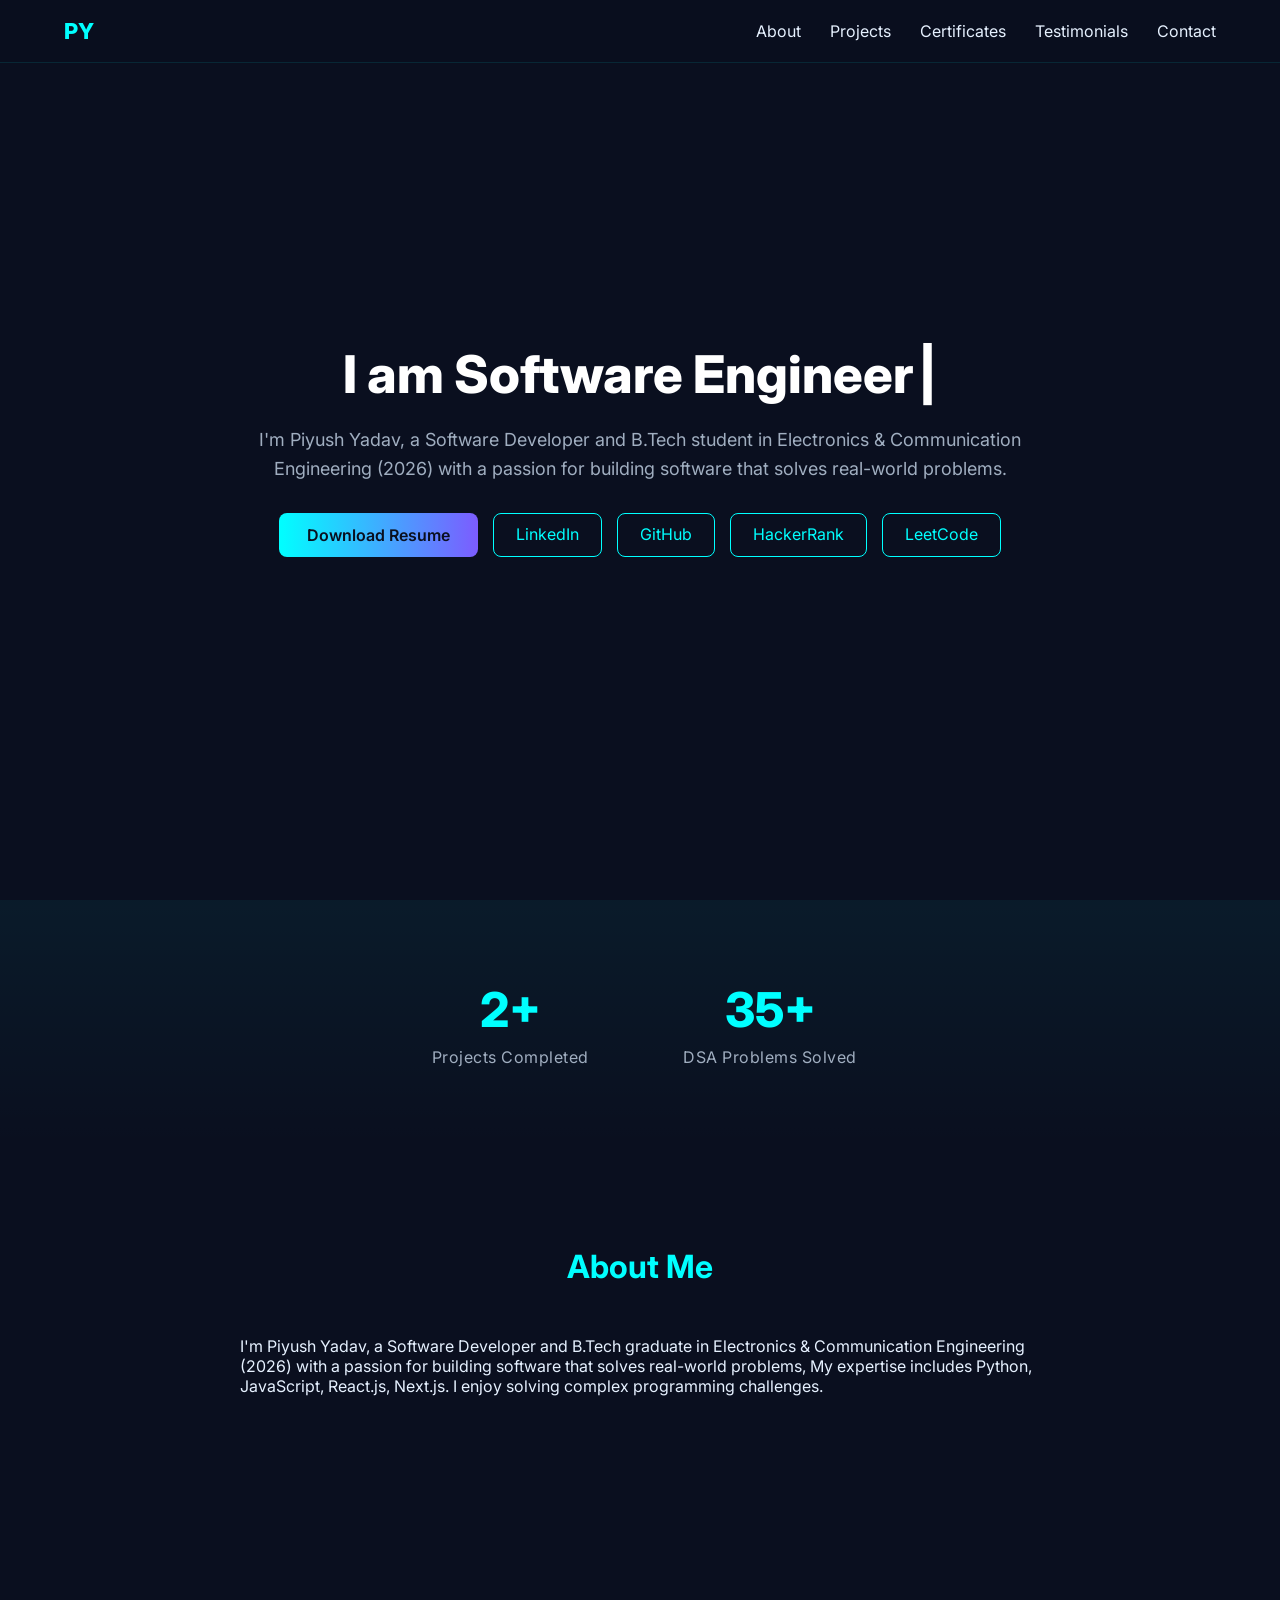
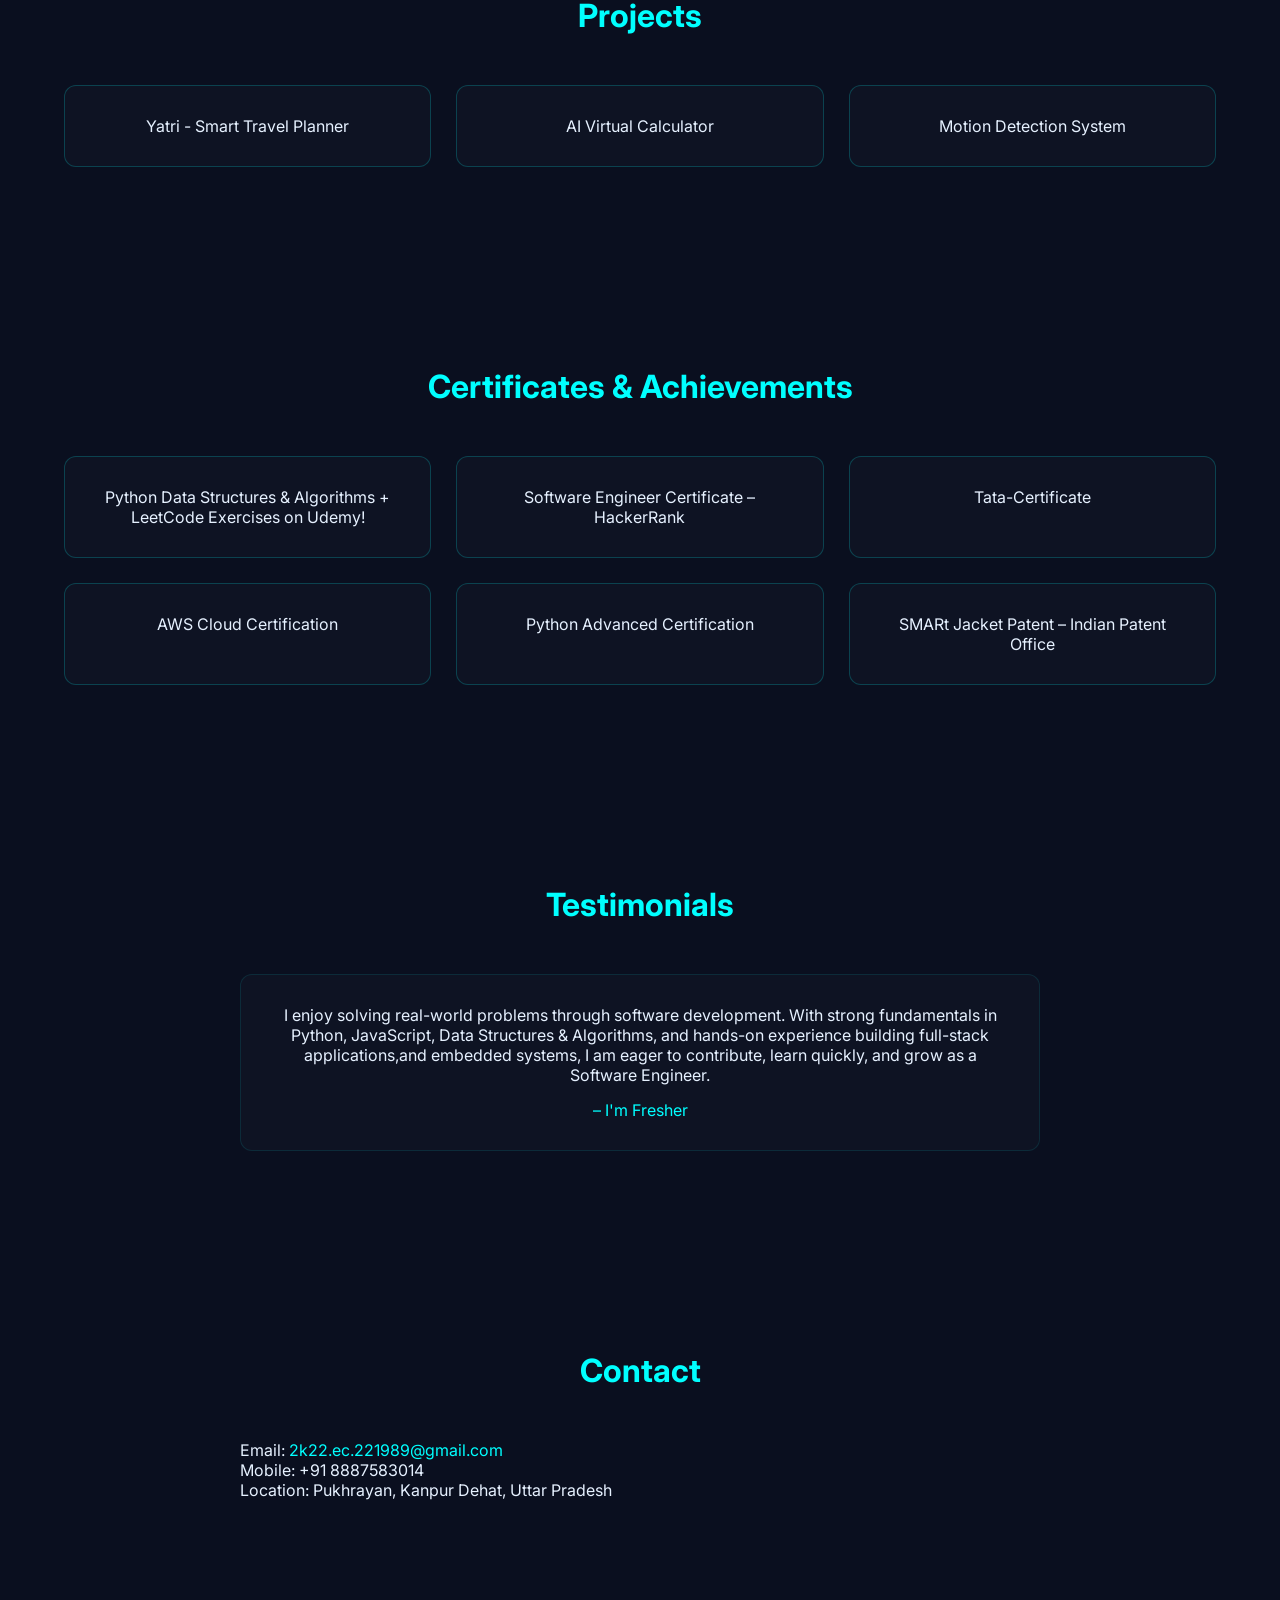
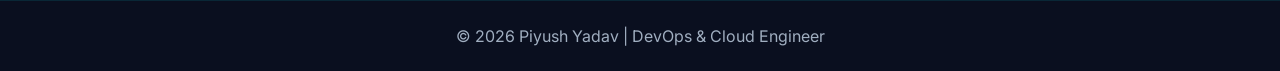
==== commit 06394929: "Fix HTML formatting and update resume link" ====
--- a/index.html
+++ b/index.html
@@ -42,7 +42,7 @@
     </p>
 
     <div class="cta">
-      <a href="./Piyush_yadav_resume.pdf" download="Piyush_Yadav_Resume.pdf" class="btn-outline">
+      <a href="./Piyush_yadav_resume.pdf" download="Piyush_Yadav_Resume.pdf" class="btn-primary">
         Download Resume
       </a>
 
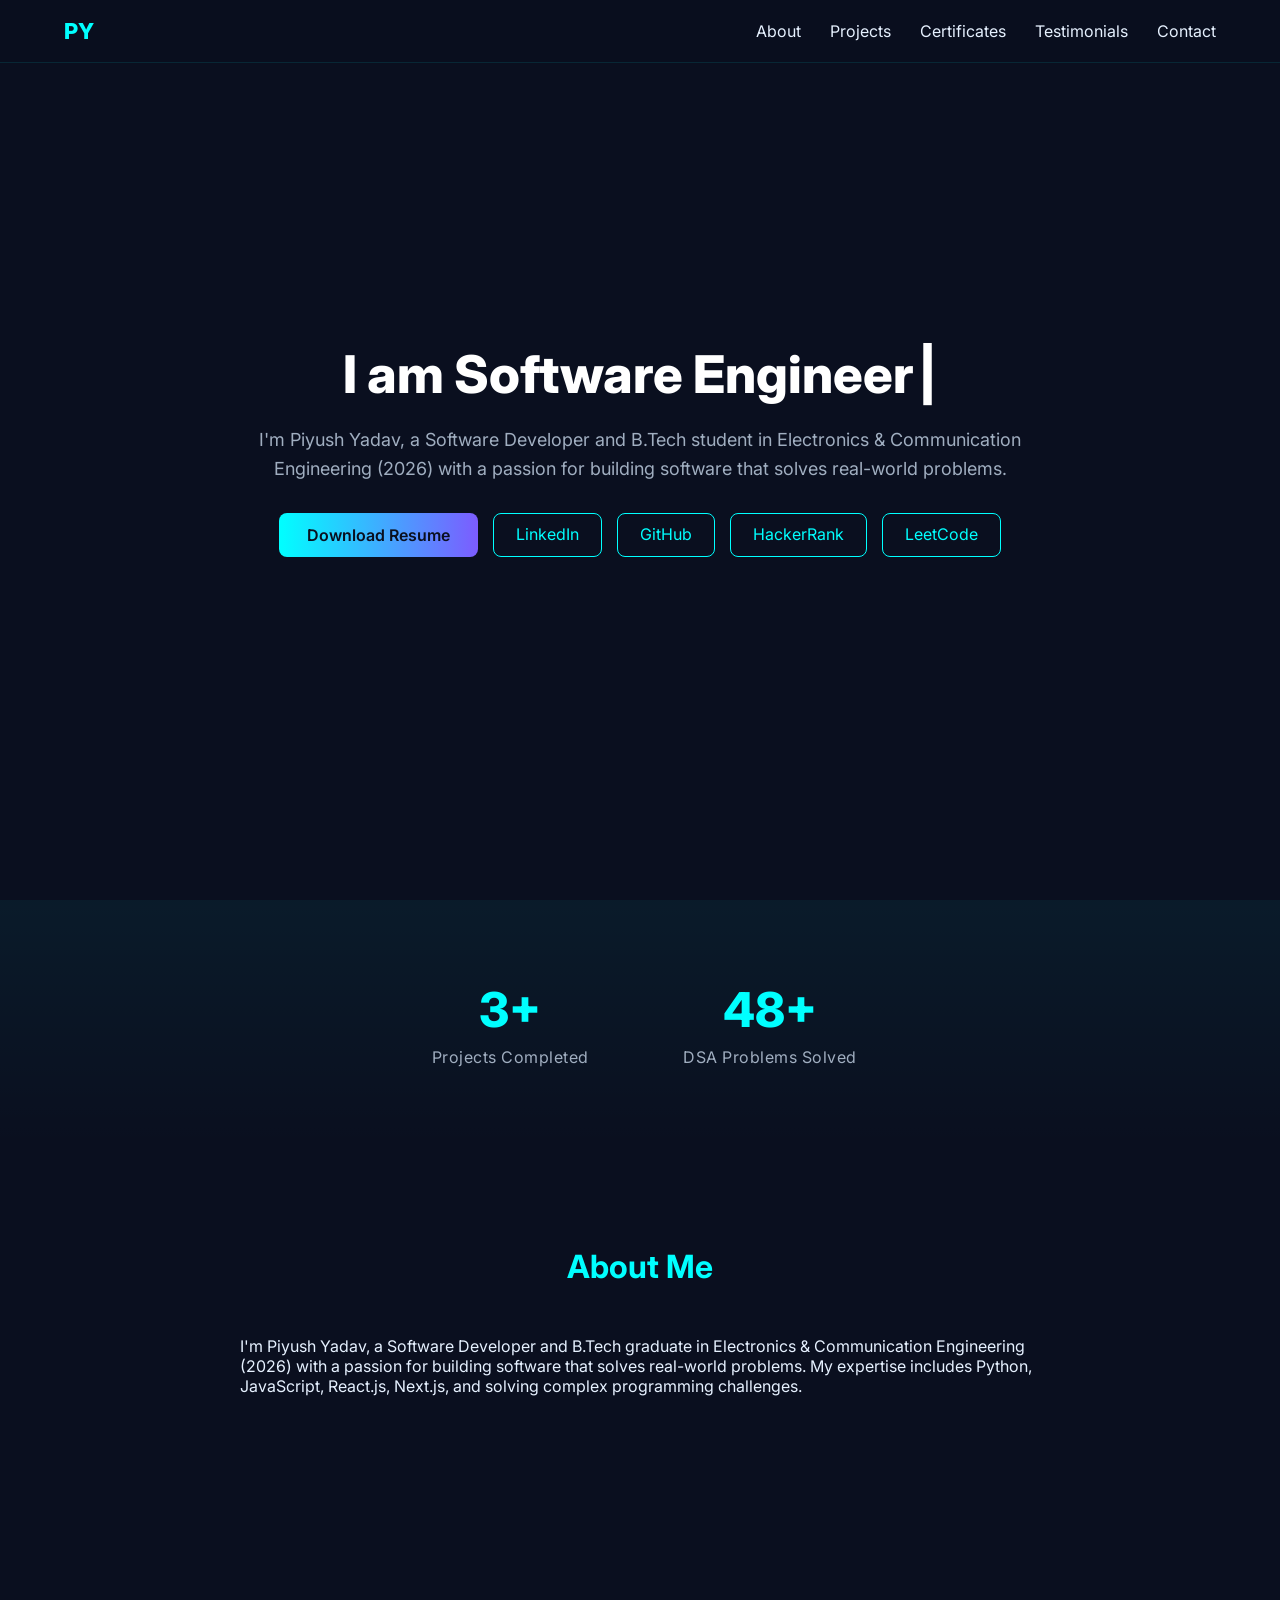
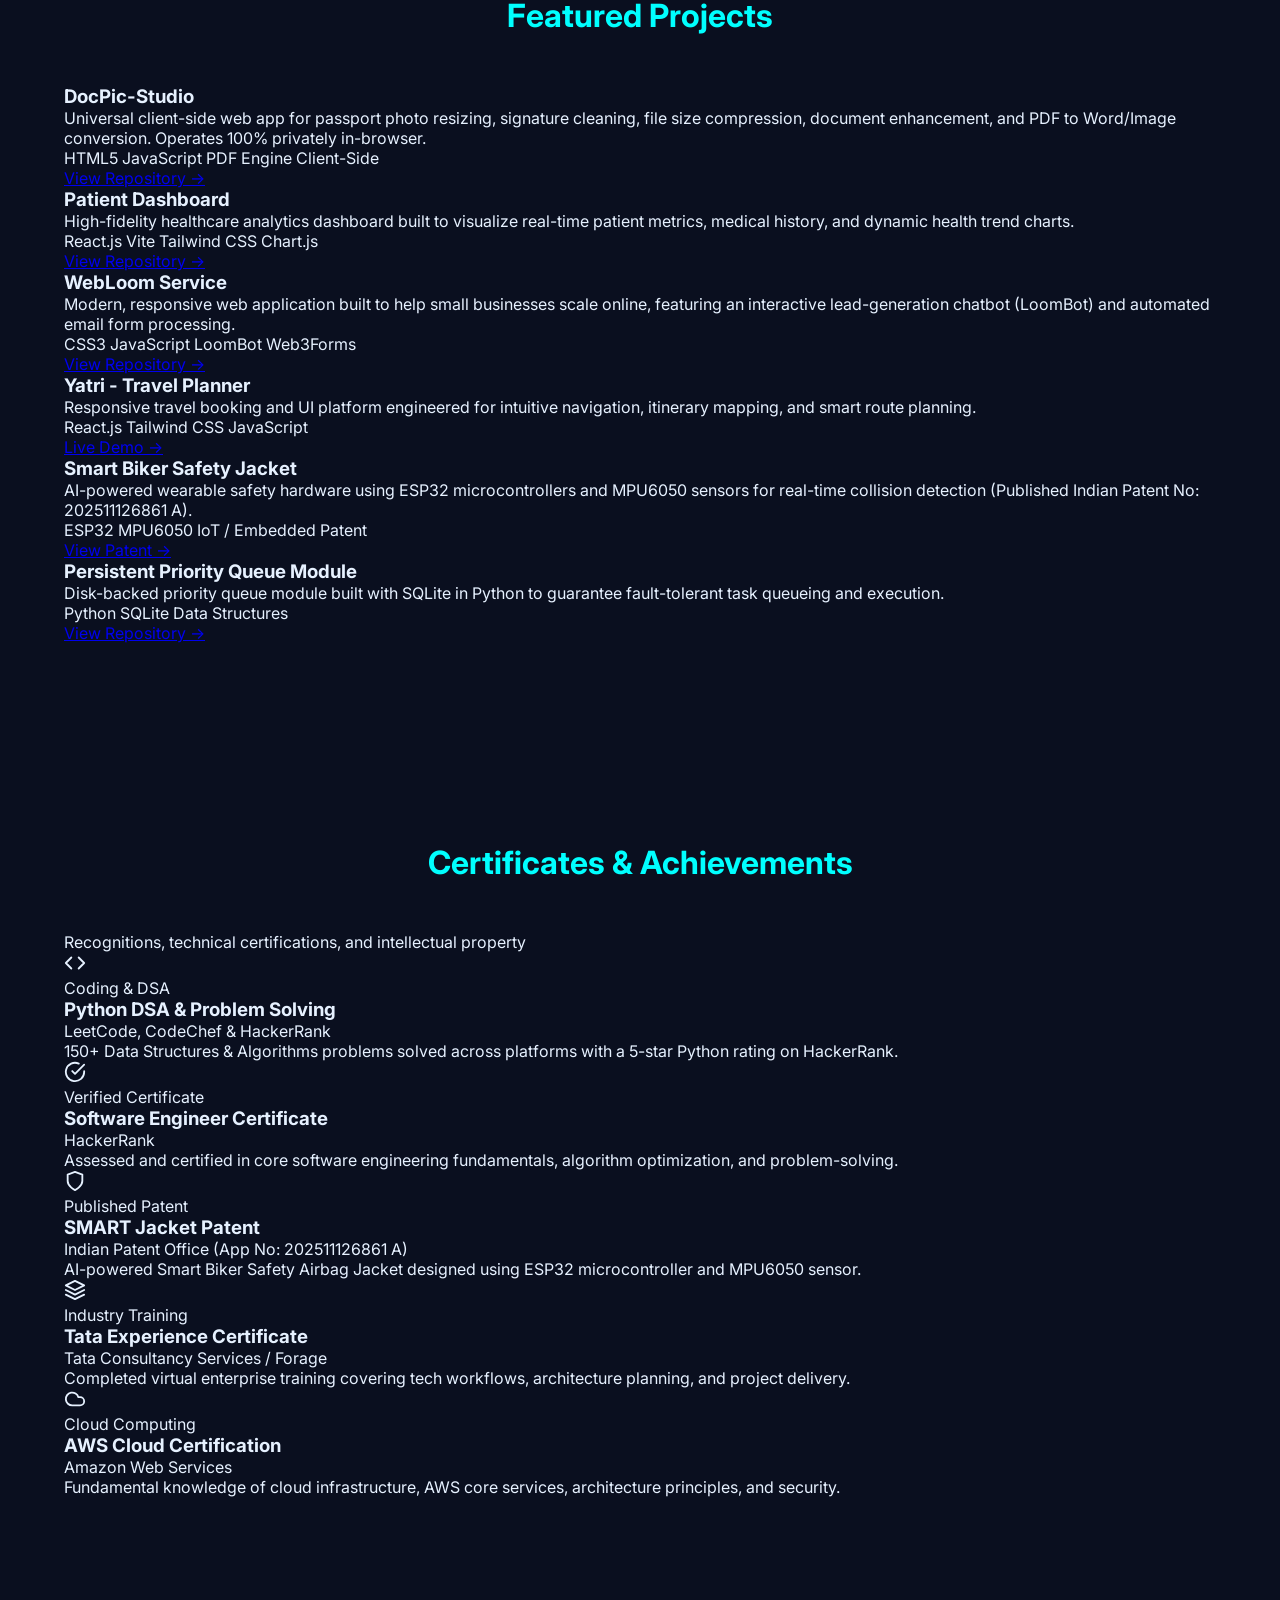
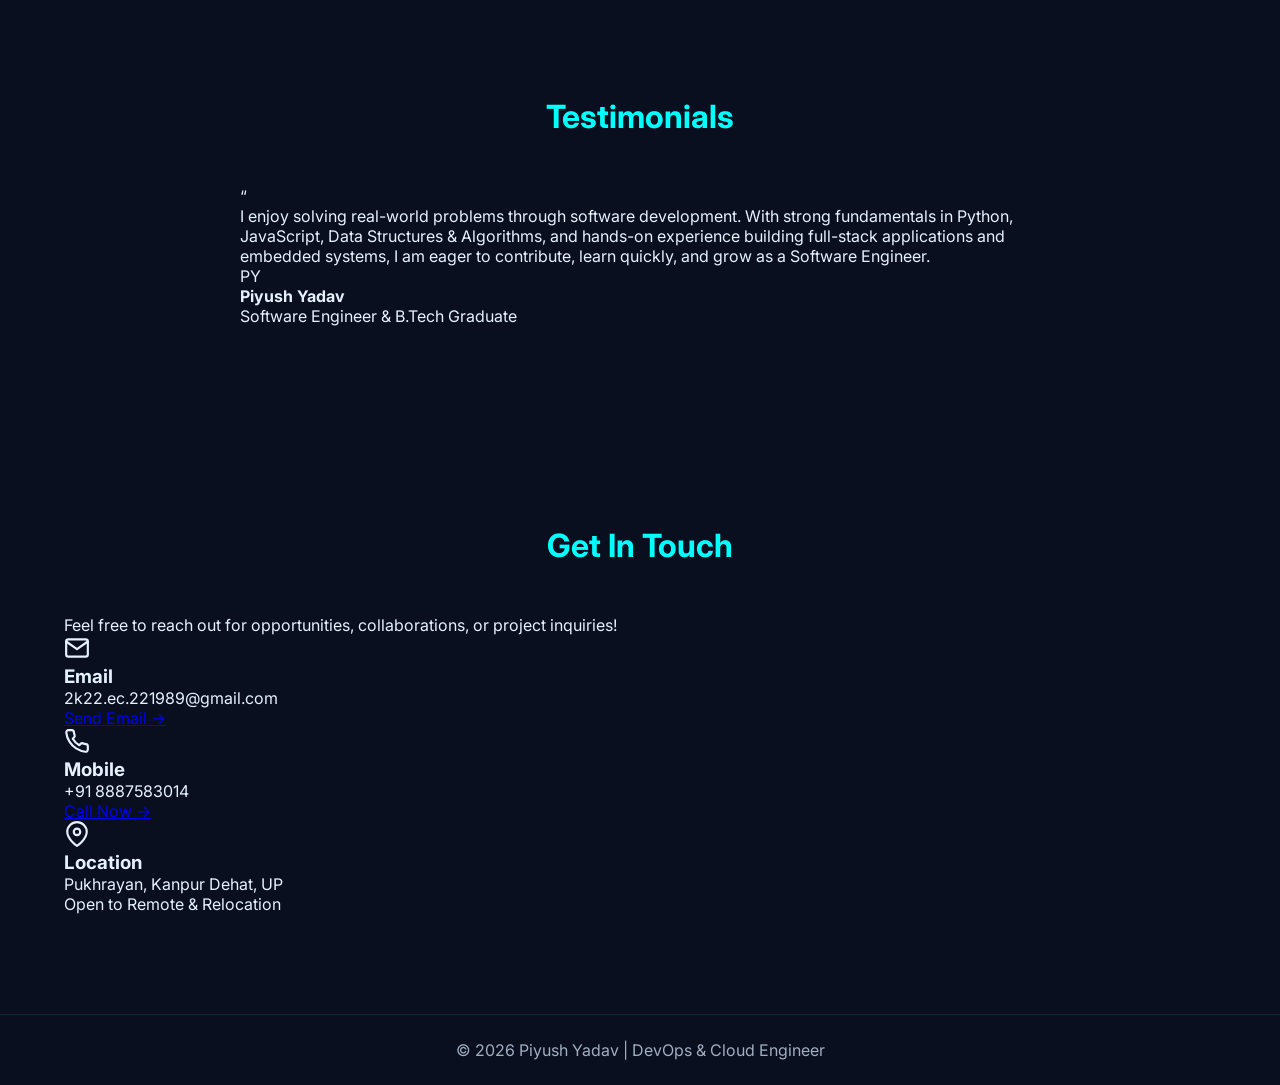
==== commit b59eb026: "Update index.html" ====
--- a/index.html
+++ b/index.html
@@ -1,12 +1,12 @@
 <!DOCTYPE html>
 <html lang="en">
 <head>
-<meta charset="UTF-8">
-<meta name="viewport" content="width=device-width, initial-scale=1">
-<title>Piyush Yadav | Full-Stack Developer & Software Engineer</title>
-
-<link href="https://fonts.googleapis.com/css2?family=Inter:wght@400;600;800&display=swap" rel="stylesheet">
-<link rel="stylesheet" href="assets/css/style.css">
+  <meta charset="UTF-8">
+  <meta name="viewport" content="width=device-width, initial-scale=1">
+  <title>Piyush Yadav | Full-Stack Developer & Software Engineer</title>
+
+  <link href="https://fonts.googleapis.com/css2?family=Inter:wght@400;600;800&display=swap" rel="stylesheet">
+  <link rel="stylesheet" href="assets/css/style.css">
 </head>
 
 <body>
@@ -42,7 +42,7 @@
     </p>
 
     <div class="cta">
-      <a href="./Piyush_yadav_resume.pdf" download="Piyush_Yadav_Resume.pdf" class="btn-primary">
+      <a href="assets/docs/Piyush_yadav_resume.pdf" download="Piyush_Yadav_Resume.pdf" class="btn-primary">
         Download Resume
       </a>
 
@@ -58,9 +58,6 @@
       <a href="https://leetcode.com/u/Piyush_ydv432/"
          target="_blank" rel="noopener noreferrer" class="btn-secondary">LeetCode</a>
     </div>
-  </div>
-</section>
-
   </div>
 </section>
 
@@ -86,125 +83,294 @@
   <div class="container narrow">
     <h2>About Me</h2>
     <p>
-      I'm Piyush Yadav, a Software Developer and B.Tech graduate in Electronics & Communication Engineering (2026) with a passion for building software 
-      that solves real-world problems, My expertise includes Python, JavaScript, React.js, Next.js. 
-                                  I enjoy solving complex programming challenges.
+      I'm Piyush Yadav, a Software Developer and B.Tech graduate in Electronics & Communication Engineering (2026) with a passion for building software that solves real-world problems. My expertise includes Python, JavaScript, React.js, Next.js, and solving complex programming challenges.
     </p>
   </div>
 </section>
 
-<!-- PROJECTS -->
+<!-- PROJECTS SECTION -->
 <section id="projects" class="section">
   <div class="container">
-    <h2>Projects</h2>
-
-    <div class="grid">
-
-      <a href="https://piyush-ydv141.github.io/Yatri/"
-         target="_blank"
-         rel="noopener noreferrer"
-         class="card project-card">
-         Yatri - Smart Travel Planner
-      </a>
-
-      <a href="https://github.com/piyush-ydv141"
-         target="_blank"
-         rel="noopener noreferrer"
-         class="card project-card">
-         AI Virtual Calculator
-      </a>
-
-      <a href="https://github.com/piyush-ydv141"
-         target="_blank"
-         rel="noopener noreferrer"
-         class="card project-card">
-         Motion Detection System
-      </a>
-
-    </div>
-  </div>
-</section>
-
-<!-- CERTIFICATES -->
+    <h2>Featured Projects</h2>
+
+    <div class="projects-grid">
+
+      <!-- DocPic-Studio -->
+      <div class="project-card">
+        <div class="card-content">
+          <h3 class="project-title">DocPic-Studio</h3>
+          <p class="project-description">
+            Universal client-side web app for passport photo resizing, signature cleaning, file size compression, document enhancement, and PDF to Word/Image conversion. Operates 100% privately in-browser.
+          </p>
+          <div class="project-tags">
+            <span class="tag">HTML5</span>
+            <span class="tag">JavaScript</span>
+            <span class="tag">PDF Engine</span>
+            <span class="tag">Client-Side</span>
+          </div>
+        </div>
+        <div class="card-footer">
+          <a href="https://github.com/piyush-ydv141/DocPic-Studio" target="_blank" rel="noopener noreferrer" class="btn-project">View Repository →</a>
+        </div>
+      </div>
+
+      <!-- patient-dashboard -->
+      <div class="project-card">
+        <div class="card-content">
+          <h3 class="project-title">Patient Dashboard</h3>
+          <p class="project-description">
+            High-fidelity healthcare analytics dashboard built to visualize real-time patient metrics, medical history, and dynamic health trend charts.
+          </p>
+          <div class="project-tags">
+            <span class="tag">React.js</span>
+            <span class="tag">Vite</span>
+            <span class="tag">Tailwind CSS</span>
+            <span class="tag">Chart.js</span>
+          </div>
+        </div>
+        <div class="card-footer">
+          <a href="https://github.com/piyush-ydv141/patient-dashboard" target="_blank" rel="noopener noreferrer" class="btn-project">View Repository →</a>
+        </div>
+      </div>
+
+      <!-- webloom-service -->
+      <div class="project-card">
+        <div class="card-content">
+          <h3 class="project-title">WebLoom Service</h3>
+          <p class="project-description">
+            Modern, responsive web application built to help small businesses scale online, featuring an interactive lead-generation chatbot (LoomBot) and automated email form processing.
+          </p>
+          <div class="project-tags">
+            <span class="tag">CSS3</span>
+            <span class="tag">JavaScript</span>
+            <span class="tag">LoomBot</span>
+            <span class="tag">Web3Forms</span>
+          </div>
+        </div>
+        <div class="card-footer">
+          <a href="https://github.com/piyush-ydv141/webloom-service" target="_blank" rel="noopener noreferrer" class="btn-project">View Repository →</a>
+        </div>
+      </div>
+
+      <!-- Yatri -->
+      <div class="project-card">
+        <div class="card-content">
+          <h3 class="project-title">Yatri - Travel Planner</h3>
+          <p class="project-description">
+            Responsive travel booking and UI platform engineered for intuitive navigation, itinerary mapping, and smart route planning.
+          </p>
+          <div class="project-tags">
+            <span class="tag">React.js</span>
+            <span class="tag">Tailwind CSS</span>
+            <span class="tag">JavaScript</span>
+          </div>
+        </div>
+        <div class="card-footer">
+          <a href="https://piyush-ydv141.github.io/Yatri/" target="_blank" rel="noopener noreferrer" class="btn-project">Live Demo →</a>
+        </div>
+      </div>
+
+      <!-- Smart Biker Safety Airbag Jacket -->
+      <div class="project-card">
+        <div class="card-content">
+          <h3 class="project-title">Smart Biker Safety Jacket</h3>
+          <p class="project-description">
+            AI-powered wearable safety hardware using ESP32 microcontrollers and MPU6050 sensors for real-time collision detection (Published Indian Patent No: 202511126861 A).
+          </p>
+          <div class="project-tags">
+            <span class="tag">ESP32</span>
+            <span class="tag">MPU6050</span>
+            <span class="tag">IoT / Embedded</span>
+            <span class="tag">Patent</span>
+          </div>
+        </div>
+        <div class="card-footer">
+          <a href="assets/docs/CERTIFICATE_SMART BIKER SAFETY.pdf" target="_blank" rel="noopener noreferrer" class="btn-project">View Patent →</a>
+        </div>
+      </div>
+
+      <!-- Persistent Priority Queue Module -->
+      <div class="project-card">
+        <div class="card-content">
+          <h3 class="project-title">Persistent Priority Queue Module</h3>
+          <p class="project-description">
+            Disk-backed priority queue module built with SQLite in Python to guarantee fault-tolerant task queueing and execution.
+          </p>
+          <div class="project-tags">
+            <span class="tag">Python</span>
+            <span class="tag">SQLite</span>
+            <span class="tag">Data Structures</span>
+          </div>
+        </div>
+        <div class="card-footer">
+          <a href="https://github.com/piyush-ydv141" target="_blank" rel="noopener noreferrer" class="btn-project">View Repository →</a>
+        </div>
+      </div>
+
+    </div>
+  </div>
+</section>
+
+<!-- CERTIFICATES & ACHIEVEMENTS SECTION -->
 <section id="certificates" class="section">
   <div class="container">
     <h2>Certificates & Achievements</h2>
-
-    <div class="grid">
-      <a href="Python Data Structures & Algorithms + LeetCode Exercises on Udemy"
-         target="_blank"
-         rel="noopener noreferrer"
-         class="card certificate-card">
-          Python Data Structures & Algorithms + LeetCode Exercises on Udemy!
-      </a>
-      
-      <a href="software_engineer certificate.pdf"
-         target="_blank"
-         rel="noopener noreferrer"
-         class="card certificate-card">
-         Software Engineer Certificate – HackerRank
-      </a>
-
-      <a href="Tata-Certificate.pdf"
-         target="_blank"
-         rel="noopener noreferrer"
-         class="card certificate-card">
-         Tata-Certificate
-      </a>
-
-      <a href="AWS Cloud Certification"
-         class="card certificate-card">
-         AWS Cloud Certification
-      </a>
-
-      <a href="Python Advanced Certification"
-         class="card certificate-card">
-         Python Advanced Certification
-      </a>
-
-      <a href="CERTIFICATE_SMART BIKER SAFETY.pdf"
-         target="_blank"
-         rel="noopener noreferrer"
-         class="card certificate-card">
-          SMARt Jacket Patent – Indian Patent Office
-      </a>
-
-    </div>
-  </div>
-</section>
-
-<!-- TESTIMONIALS -->
-<section id="testimonials" class="section ">
+    <p class="section-subtitle">Recognitions, technical certifications, and intellectual property</p>
+
+    <div class="cert-grid">
+
+      <!-- Card 1: Python DSA -->
+      <div class="cert-card">
+        <div class="cert-header">
+          <div class="cert-icon">
+            <svg xmlns="http://www.w3.org/2000/svg" width="22" height="22" viewBox="0 0 24 24" fill="none" stroke="currentColor" stroke-width="2" stroke-linecap="round" stroke-linejoin="round">
+              <polyline points="16 18 22 12 16 6"></polyline>
+              <polyline points="8 6 2 12 8 18"></polyline>
+            </svg>
+          </div>
+          <span class="cert-badge">Coding & DSA</span>
+        </div>
+        <h3 class="cert-title">Python DSA & Problem Solving</h3>
+        <p class="cert-issuer">LeetCode, CodeChef & HackerRank</p>
+        <p class="cert-desc">150+ Data Structures & Algorithms problems solved across platforms with a 5-star Python rating on HackerRank.</p>
+      </div>
+
+      <!-- Card 2: HackerRank -->
+      <div class="cert-card">
+        <div class="cert-header">
+          <div class="cert-icon">
+            <svg xmlns="http://www.w3.org/2000/svg" width="22" height="22" viewBox="0 0 24 24" fill="none" stroke="currentColor" stroke-width="2" stroke-linecap="round" stroke-linejoin="round">
+              <path d="M22 11.08V12a10 10 0 1 1-5.93-9.14"></path>
+              <polyline points="22 4 12 14.01 9 11.01"></polyline>
+            </svg>
+          </div>
+          <span class="cert-badge">Verified Certificate</span>
+        </div>
+        <h3 class="cert-title">Software Engineer Certificate</h3>
+        <p class="cert-issuer">HackerRank</p>
+        <p class="cert-desc">Assessed and certified in core software engineering fundamentals, algorithm optimization, and problem-solving.</p>
+      </div>
+
+      <!-- Card 3: SMART Jacket Patent -->
+      <div class="cert-card patent-highlight">
+        <div class="cert-header">
+          <div class="cert-icon">
+            <svg xmlns="http://www.w3.org/2000/svg" width="22" height="22" viewBox="0 0 24 24" fill="none" stroke="currentColor" stroke-width="2" stroke-linecap="round" stroke-linejoin="round">
+              <path d="M12 22s8-4 8-10V5l-8-3-8 3v7c0 6 8 10 8 10z"></path>
+            </svg>
+          </div>
+          <span class="cert-badge patent-badge">Published Patent</span>
+        </div>
+        <h3 class="cert-title">SMART Jacket Patent</h3>
+        <p class="cert-issuer">Indian Patent Office (App No: 202511126861 A)</p>
+        <p class="cert-desc">AI-powered Smart Biker Safety Airbag Jacket designed using ESP32 microcontroller and MPU6050 sensor.</p>
+      </div>
+
+      <!-- Card 4: Tata Certificate -->
+      <div class="cert-card">
+        <div class="cert-header">
+          <div class="cert-icon">
+            <svg xmlns="http://www.w3.org/2000/svg" width="22" height="22" viewBox="0 0 24 24" fill="none" stroke="currentColor" stroke-width="2" stroke-linecap="round" stroke-linejoin="round">
+              <polygon points="12 2 2 7 12 12 22 7 12 2"></polygon>
+              <polyline points="2 17 12 22 22 17"></polyline>
+              <polyline points="2 12 12 17 22 12"></polyline>
+            </svg>
+          </div>
+          <span class="cert-badge">Industry Training</span>
+        </div>
+        <h3 class="cert-title">Tata Experience Certificate</h3>
+        <p class="cert-issuer">Tata Consultancy Services / Forage</p>
+        <p class="cert-desc">Completed virtual enterprise training covering tech workflows, architecture planning, and project delivery.</p>
+      </div>
+
+      <!-- Card 5: AWS Cloud Certification -->
+      <div class="cert-card">
+        <div class="cert-header">
+          <div class="cert-icon">
+            <svg xmlns="http://www.w3.org/2000/svg" width="22" height="22" viewBox="0 0 24 24" fill="none" stroke="currentColor" stroke-width="2" stroke-linecap="round" stroke-linejoin="round">
+              <path d="M17.5 19H9a7 7 0 1 1 6.71-9h1.79a4.5 4.5 0 1 1 0 9z"></path>
+            </svg>
+          </div>
+          <span class="cert-badge">Cloud Computing</span>
+        </div>
+        <h3 class="cert-title">AWS Cloud Certification</h3>
+        <p class="cert-issuer">Amazon Web Services</p>
+        <p class="cert-desc">Fundamental knowledge of cloud infrastructure, AWS core services, architecture principles, and security.</p>
+      </div>
+
+    </div>
+  </div>
+</section>
+
+<!-- TESTIMONIALS SECTION -->
+<section id="testimonials" class="section">
   <div class="container narrow">
     <h2>Testimonials</h2>
 
-    <div class="testimonial">
-      <p>
-        I enjoy solving real-world problems through software development.
-        With strong fundamentals in Python, JavaScript, Data Structures & Algorithms,
-        and hands-on experience building full-stack applications,and embedded systems,
-        I am eager to contribute, learn quickly, and grow as a Software Engineer.
+    <div class="testimonial-card">
+      <div class="quote-mark">“</div>
+      <p class="testimonial-text">
+        I enjoy solving real-world problems through software development. With strong fundamentals in Python, JavaScript, Data Structures & Algorithms, and hands-on experience building full-stack applications and embedded systems, I am eager to contribute, learn quickly, and grow as a Software Engineer.
       </p>
-      <span>– I'm Fresher </span>
-    </div>
-
-  </div>
-</section>
-
-<!-- CONTACT -->
+      <div class="testimonial-author">
+        <div class="author-avatar">PY</div>
+        <div class="author-info">
+          <h4>Piyush Yadav</h4>
+          <span>Software Engineer & B.Tech Graduate</span>
+        </div>
+      </div>
+    </div>
+
+  </div>
+</section>
+
+<!-- CONTACT SECTION -->
 <section id="contact" class="section">
-  <div class="container narrow">
-    <h2>Contact</h2>
-
-    <p>Email:
-      <a href="mailto:2k22.ec.221989@gmail.com?subject=Opportunity%20Discussion&body=Hello%20Piyush,"
-         class="contact-link">
-         2k22.ec.221989@gmail.com
-      </a>
-    </p>
-
-    <p>Mobile: +91 8887583014</p>
-    <p>Location: Pukhrayan, Kanpur Dehat, Uttar Pradesh</p>
+  <div class="container">
+    <h2>Get In Touch</h2>
+    <p class="section-subtitle">Feel free to reach out for opportunities, collaborations, or project inquiries!</p>
+
+    <div class="contact-grid">
+
+      <!-- Email Card -->
+      <div class="contact-card">
+        <div class="contact-icon">
+          <svg xmlns="http://www.w3.org/2000/svg" width="26" height="26" viewBox="0 0 24 24" fill="none" stroke="currentColor" stroke-width="2" stroke-linecap="round" stroke-linejoin="round">
+            <path d="M4 4h16c1.1 0 2 .9 2 2v12c0 1.1-.9 2-2 2H4c-1.1 0-2-.9-2-2V6c0-1.1.9-2 2-2z"></path>
+            <polyline points="22,6 12,13 2,6"></polyline>
+          </svg>
+        </div>
+        <h3>Email</h3>
+        <p>2k22.ec.221989@gmail.com</p>
+        <a href="mailto:2k22.ec.221989@gmail.com?subject=Opportunity%20Discussion" class="contact-btn">Send Email →</a>
+      </div>
+
+      <!-- Phone Card -->
+      <div class="contact-card">
+        <div class="contact-icon">
+          <svg xmlns="http://www.w3.org/2000/svg" width="26" height="26" viewBox="0 0 24 24" fill="none" stroke="currentColor" stroke-width="2" stroke-linecap="round" stroke-linejoin="round">
+            <path d="M22 16.92v3a2 2 0 0 1-2.18 2 19.79 19.79 0 0 1-8.63-3.07 19.5 19.5 0 0 1-6-6 19.79 19.79 0 0 1-3.07-8.67A2 2 0 0 1 4.11 2h3a2 2 0 0 1 2 1.72 12.84 12.84 0 0 0 .7 2.81 2 2 0 0 1-.45 2.11L8.09 9.91a16 16 0 0 0 6 6l1.27-1.27a2 2 0 0 1 2.11-.45 12.84 12.84 0 0 0 2.81.7A2 2 0 0 1 22 16.92z"></path>
+          </svg>
+        </div>
+        <h3>Mobile</h3>
+        <p>+91 8887583014</p>
+        <a href="tel:+918887583014" class="contact-btn">Call Now →</a>
+      </div>
+
+      <!-- Location Card -->
+      <div class="contact-card">
+        <div class="contact-icon">
+          <svg xmlns="http://www.w3.org/2000/svg" width="26" height="26" viewBox="0 0 24 24" fill="none" stroke="currentColor" stroke-width="2" stroke-linecap="round" stroke-linejoin="round">
+            <path d="M21 10c0 7-9 13-9 13s-9-6-9-13a9 9 0 0 1 18 0z"></path>
+            <circle cx="12" cy="10" r="3"></circle>
+          </svg>
+        </div>
+        <h3>Location</h3>
+        <p>Pukhrayan, Kanpur Dehat, UP</p>
+        <span class="location-badge">Open to Remote & Relocation</span>
+      </div>
+
+    </div>
   </div>
 </section>
 
